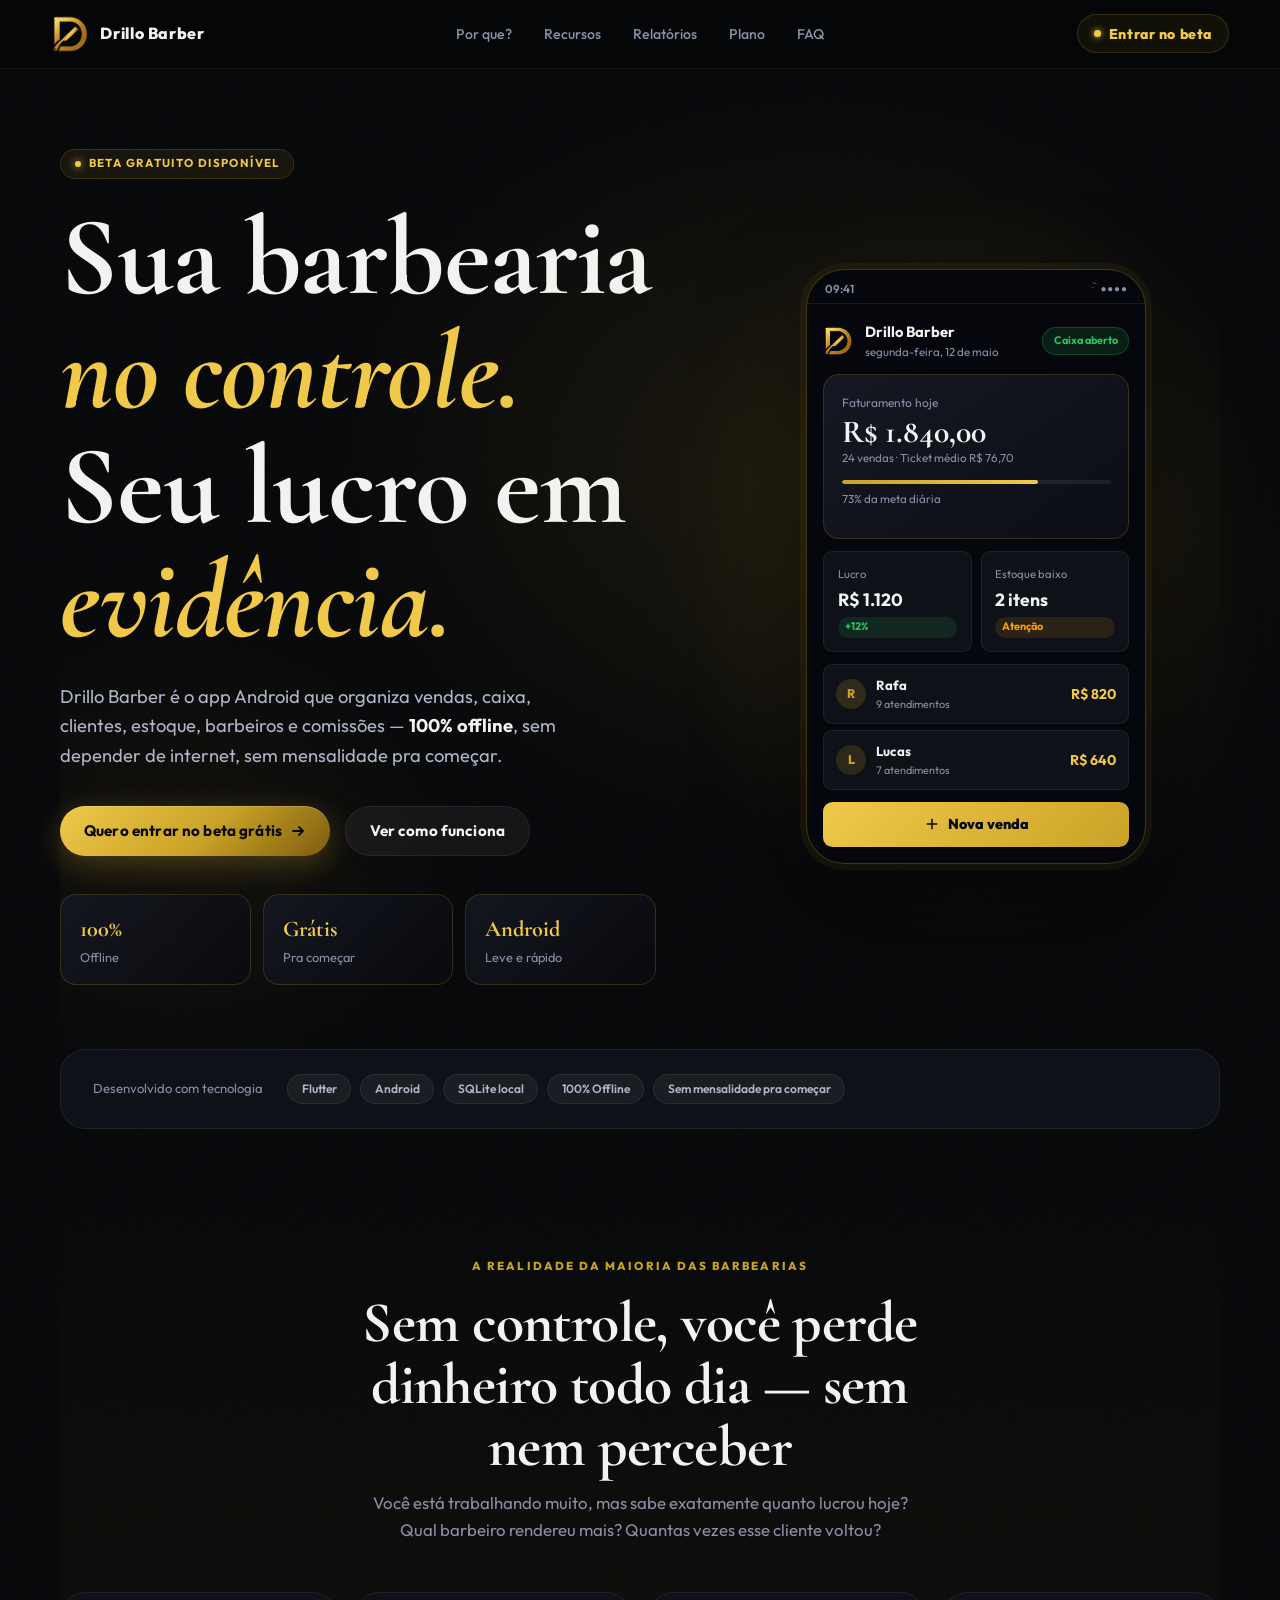
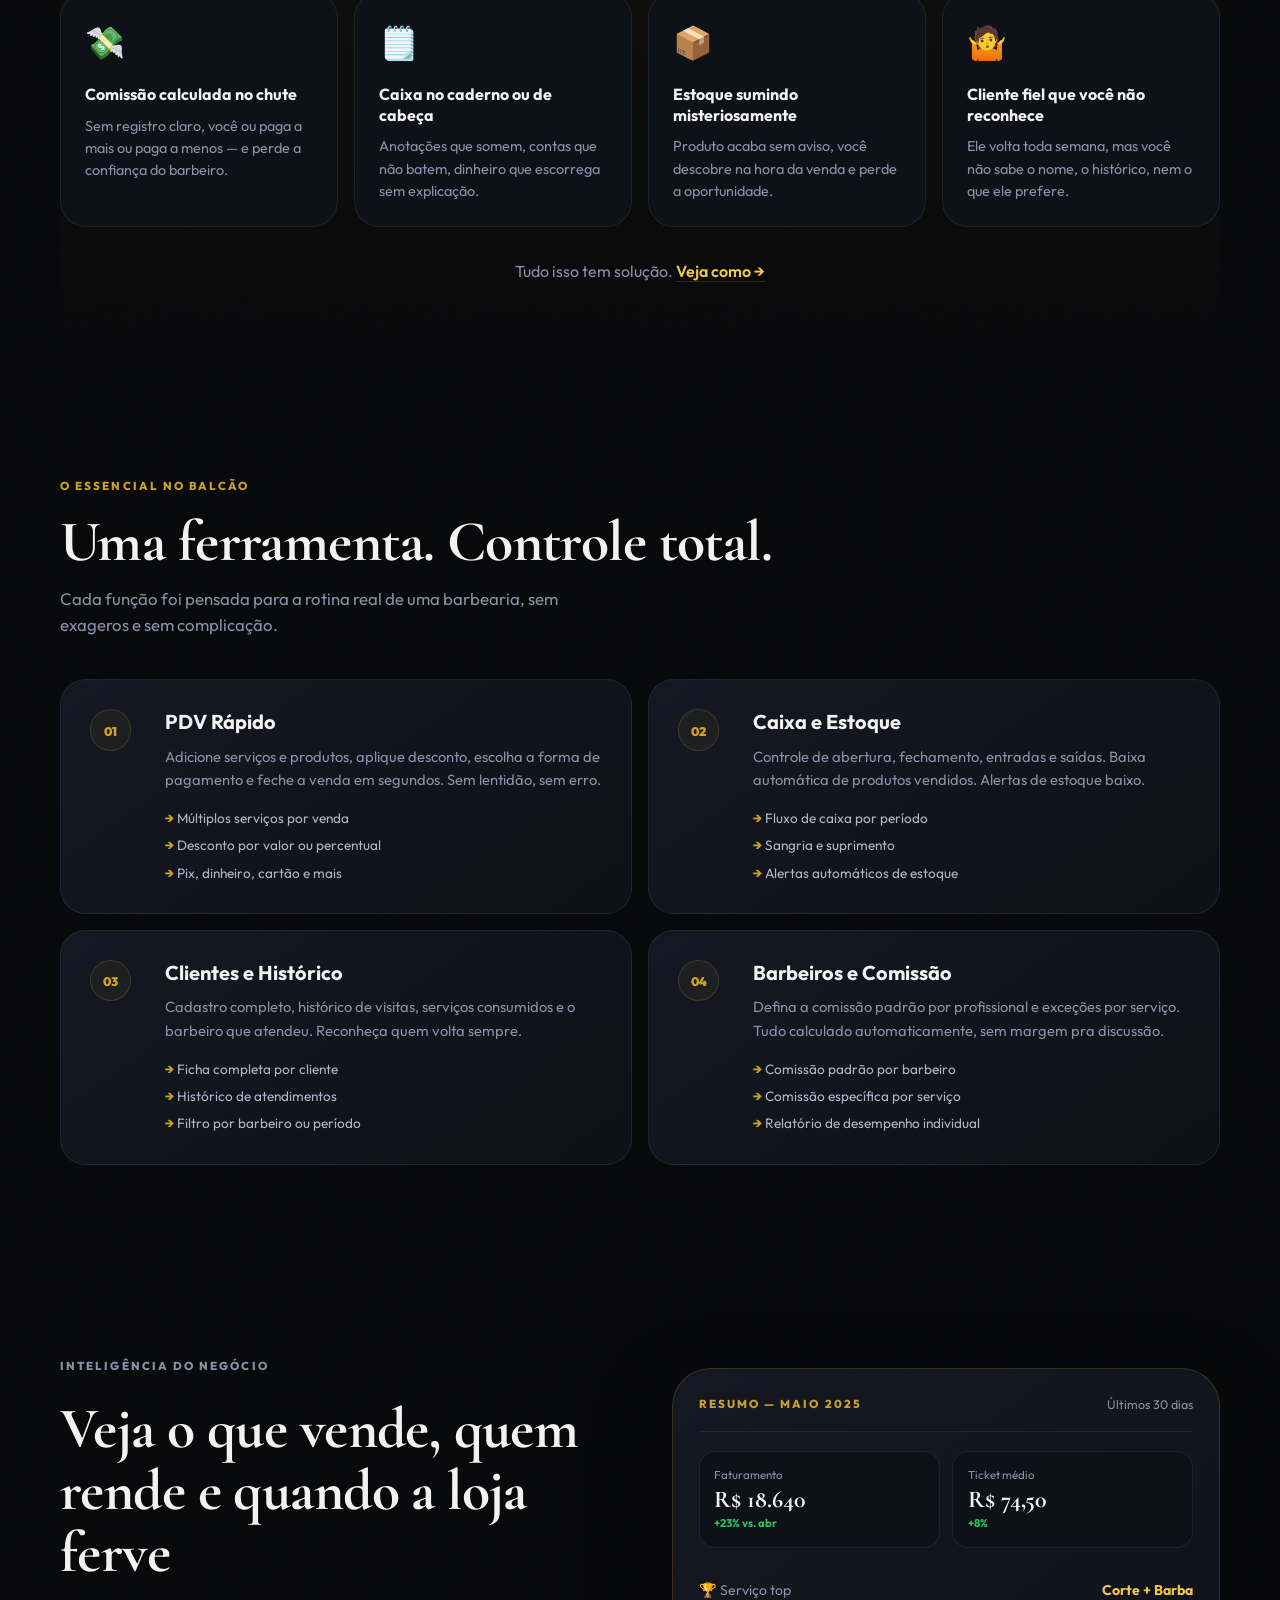
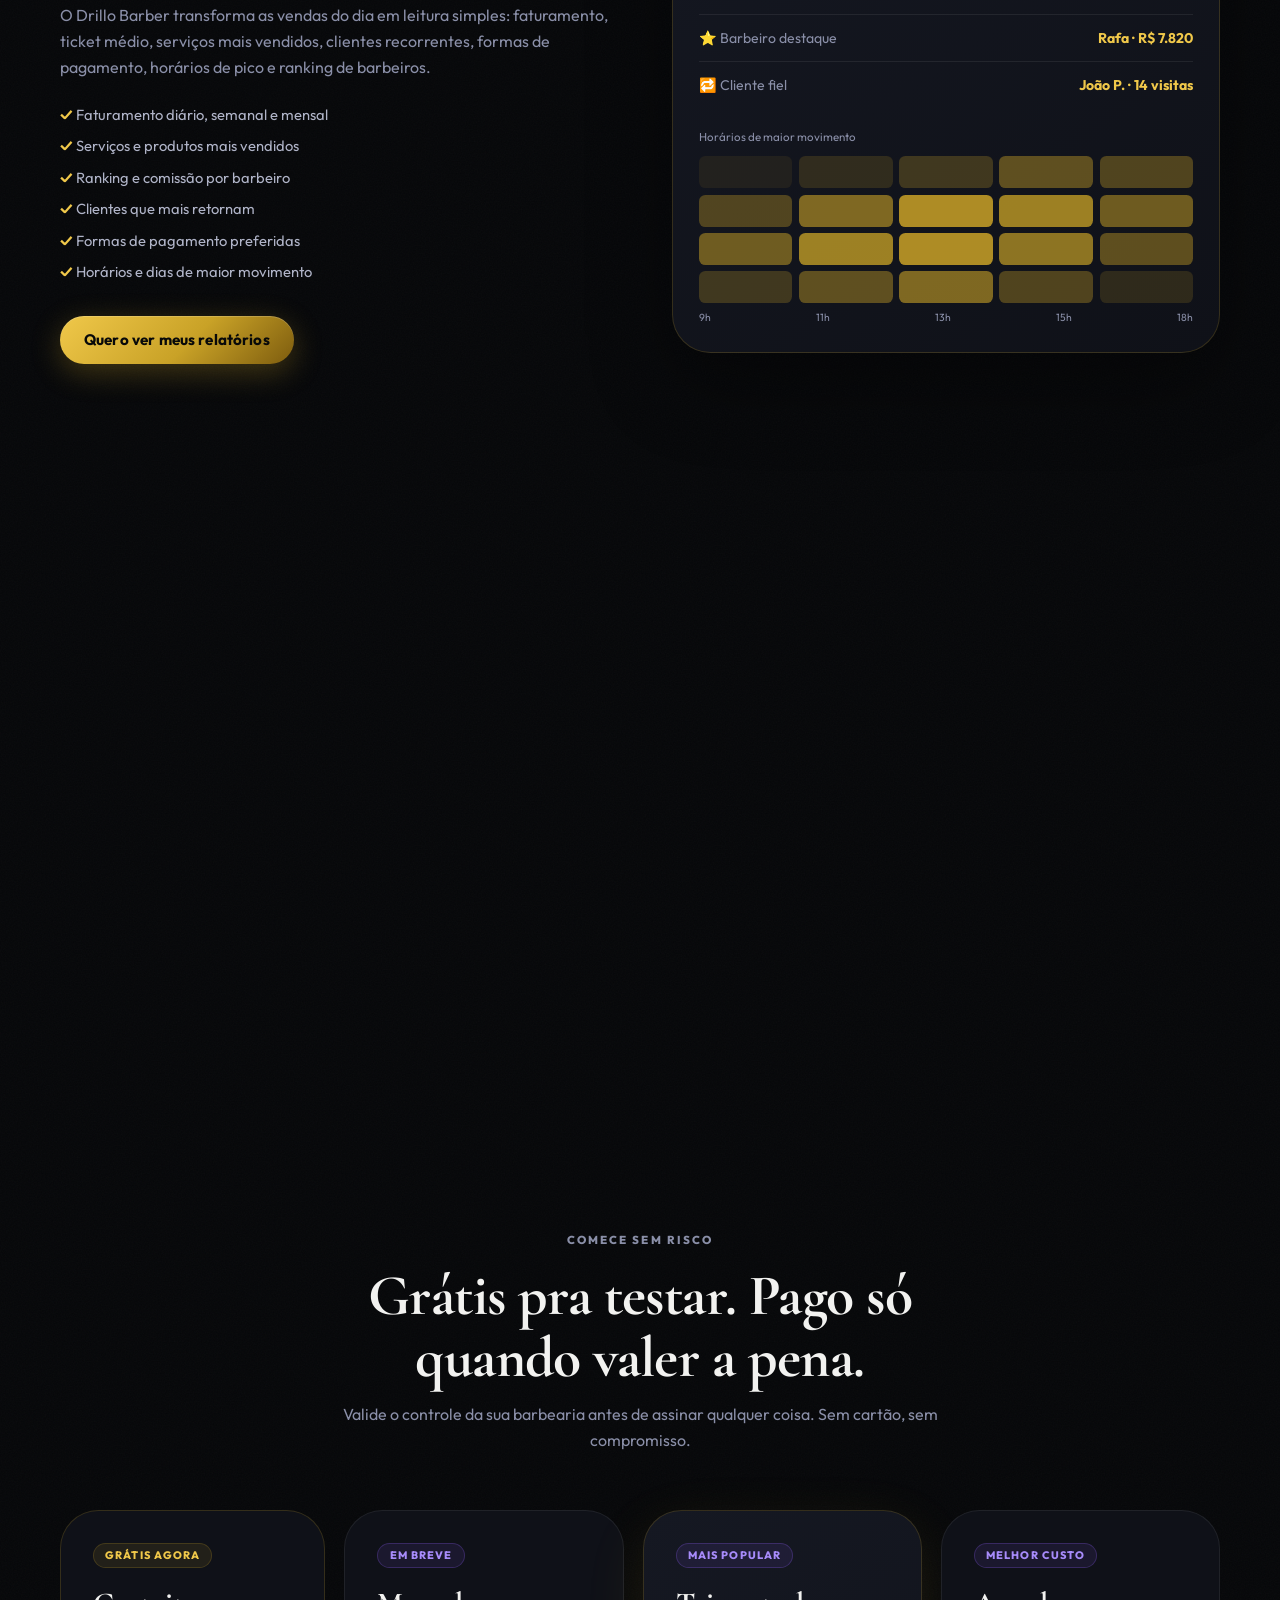
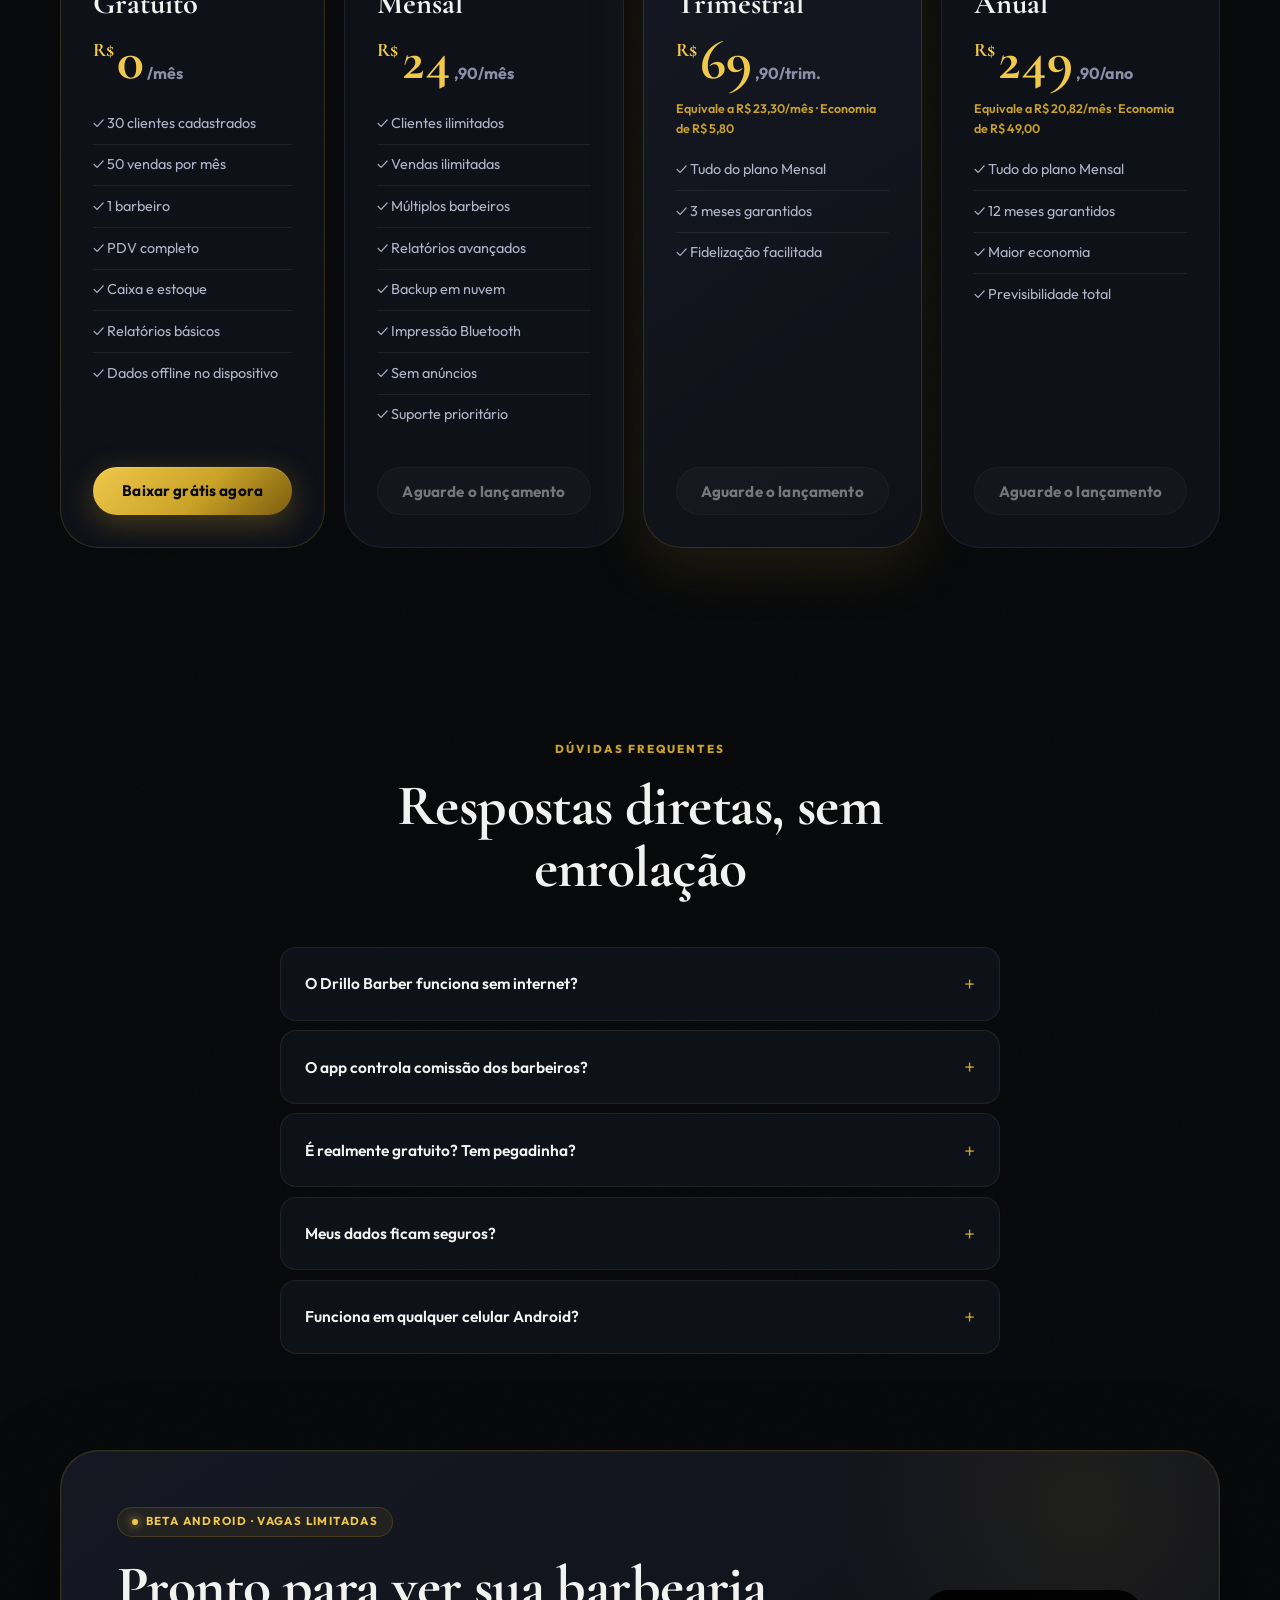
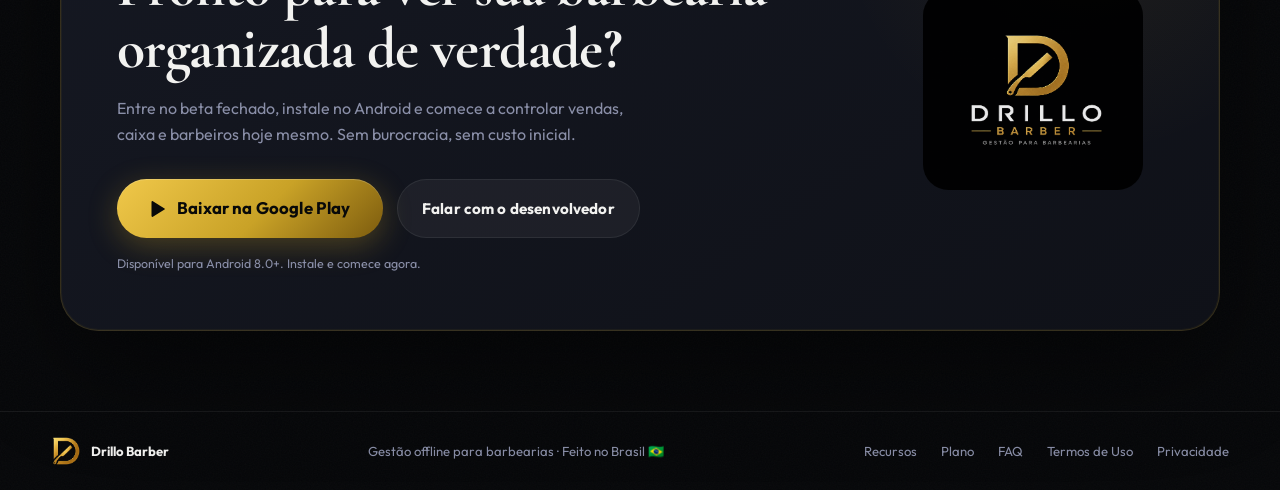
==== drillobarber/index.html @ d3eef846 "Add files via upload" ====
﻿<!doctype html>
<html lang="pt-BR">
  <head>
    <meta charset="utf-8" />
    <meta name="viewport" content="width=device-width, initial-scale=1" />
    <meta name="robots" content="index, follow, max-image-preview:large" />

    <title>Drillo Barber | Sistema de Gestão Offline para Barbearias</title>
    <meta
      name="description"
      content="Drillo Barber é o app Android que organiza vendas, caixa, clientes, estoque, barbeiros, comissões e relatórios — 100% offline, sem mensalidade pra começar."
    />
    <meta
      name="keywords"
      content="sistema para barbearia, app para barbearia, gestão de barbearia, pdv barbearia, controle de caixa barbearia, comissão barbeiro, estoque barbearia"
    />
    <link rel="canonical" href="https://drillo.com.br/drillobarber/" />

    <meta property="og:type" content="website" />
    <meta property="og:locale" content="pt_BR" />
    <meta property="og:site_name" content="Drillo Barber" />
    <meta property="og:title" content="Drillo Barber | Gestão completa para barbearias" />
    <meta
      property="og:description"
      content="PDV, caixa, clientes, estoque, barbeiros, comissões e relatórios no mesmo app. Funciona offline. Comece grátis."
    />
    <meta property="og:image" content="https://drillo.com.br/drillobarber/assets/drillo-logo.png" />
    <meta property="og:url" content="https://drillo.com.br/drillobarber/" />

    <meta name="twitter:card" content="summary_large_image" />
    <meta name="twitter:title" content="Drillo Barber | Sistema offline para barbearias" />
    <meta
      name="twitter:description"
      content="Controle vendas, caixa, estoque, barbeiros e relatórios em um app pensado para barbearias."
    />
    <meta name="twitter:image" content="https://drillo.com.br/drillobarber/assets/drillo-logo.png" />

    <link rel="icon" type="image/png" href="assets/drillo-symbol.png" />
    <link rel="preload" href="assets/drillo-symbol.png" as="image" />
    <link rel="preconnect" href="https://fonts.googleapis.com" />
    <link rel="preconnect" href="https://fonts.gstatic.com" crossorigin />
    <link href="https://fonts.googleapis.com/css2?family=Cormorant+Garamond:ital,wght@0,400;0,600;0,700;1,400;1,600&family=Outfit:wght@300;400;500;600;700;800;900&display=swap" rel="stylesheet" />
    <link rel="stylesheet" href="styles.css" />

    <script type="application/ld+json">
      {
        "@context": "https://schema.org",
        "@type": "SoftwareApplication",
        "name": "Drillo Barber",
        "applicationCategory": "BusinessApplication",
        "operatingSystem": "Android",
        "description": "Sistema offline para barbearias com PDV, clientes, estoque, caixa, barbeiros, comissões e relatórios.",
        "image": "assets/drillo-logo.png",
        "url": "https://drillobarber.com.br/",
        "offers": {
          "@type": "Offer",
          "price": "0",
          "priceCurrency": "BRL"
        },
        "brand": {
          "@type": "Brand",
          "name": "Drillo Barber"
        }
      }
    </script>
    <script type="application/ld+json">
      {
        "@context": "https://schema.org",
        "@type": "FAQPage",
        "mainEntity": [
          {
            "@type": "Question",
            "name": "O Drillo Barber funciona sem internet?",
            "acceptedAnswer": {
              "@type": "Answer",
              "text": "Sim. O app funciona 100% offline, salvando todos os dados localmente no dispositivo Android. Não depende de sinal, wi-fi ou plano de dados."
            }
          },
          {
            "@type": "Question",
            "name": "O app controla comissões de barbeiros?",
            "acceptedAnswer": {
              "@type": "Answer",
              "text": "Sim. Você configura uma comissão padrão por barbeiro e pode definir comissões específicas por serviço como exceção."
            }
          },
          {
            "@type": "Question",
            "name": "Quais recursos estão no app?",
            "acceptedAnswer": {
              "@type": "Answer",
              "text": "O app inclui dashboard, PDV rápido, clientes, serviços, produtos, barbeiros, caixa, comissões, relatórios e controle local de dados."
            }
          },
          {
            "@type": "Question",
            "name": "É realmente gratuito?",
            "acceptedAnswer": {
              "@type": "Answer",
              "text": "O plano gratuito permite 30 clientes, 50 vendas por mês e 1 barbeiro. Para barbearias maiores, haverá planos pagos com mais recursos."
            }
          }
        ]
      }
    </script>
  </head>
  <body>

    <!-- HEADER -->
    <header class="site-header" aria-label="Cabeçalho">
      <a class="brand" href="#inicio" aria-label="Drillo Barber início">
        <img src="assets/drillo-symbol.png" alt="Drillo Barber" width="38" height="38" />
        <span>Drillo Barber</span>
      </a>
      <nav class="nav" aria-label="Navegação principal">
        <a href="#problema">Por que?</a>
        <a href="#recursos">Recursos</a>
        <a href="#relatorios">Relatórios</a>
        <a href="#plano">Plano</a>
        <a href="#faq">FAQ</a>
      </nav>
      <a class="header-cta" href="#beta">
        <span class="pulse-dot" aria-hidden="true"></span>
        Entrar no beta
      </a>
    </header>

    <main id="inicio">

      <!-- ═══ HERO ═══ -->
      <section class="hero" aria-labelledby="hero-title">
        <div class="hero-bg-orb" aria-hidden="true"></div>
        <div class="hero-copy reveal">
          <p class="eyebrow">
            <span class="eyebrow-badge">Beta gratuito disponível</span>
          </p>
          <h1 id="hero-title">
            Sua barbearia<br>
            <em>no controle.</em><br>
            Seu lucro em<br>
            <em>evidência.</em>
          </h1>
          <p class="hero-text">
            Drillo Barber é o app Android que organiza vendas, caixa, clientes,
            estoque, barbeiros e comissões — <strong>100% offline</strong>, sem depender
            de internet, sem mensalidade pra começar.
          </p>
          <div class="hero-actions">
            <a class="button primary" href="#beta">
              Quero entrar no beta grátis
              <svg width="16" height="16" viewBox="0 0 16 16" fill="none" aria-hidden="true"><path d="M3 8h10M9 4l4 4-4 4" stroke="currentColor" stroke-width="1.8" stroke-linecap="round" stroke-linejoin="round"/></svg>
            </a>
            <a class="button secondary" href="#recursos">Ver como funciona</a>
          </div>
          <dl class="hero-stats" aria-label="Números do produto">
            <div>
              <dt>100%</dt>
              <dd>Offline</dd>
            </div>
            <div>
              <dt>Grátis</dt>
              <dd>Pra começar</dd>
            </div>
            <div>
              <dt>Android</dt>
              <dd>Leve e rápido</dd>
            </div>
          </dl>
        </div>

        <div class="hero-visual reveal-right" aria-label="Prévia do aplicativo">
          <div class="phone-frame">
            <div class="phone-status">
              <span>09:41</span>
              <span class="phone-icons">
                <svg width="12" height="12" viewBox="0 0 24 24" fill="currentColor"><path d="M1 1l22 22M16.72 11.06A10.94 10.94 0 0 1 19 12.55M5 12.55a10.94 10.94 0 0 1 5.17-2.39M10.71 5.05A16 16 0 0 1 22.56 9M1.42 9a15.91 15.91 0 0 1 4.7-2.88M8.53 16.11a6 6 0 0 1 6.95 0M12 20h.01"/></svg>
                ●●●●
              </span>
            </div>
            <div class="phone-inner">
              <div class="phone-top-bar">
                <img src="assets/drillo-symbol.png" alt="" width="30" height="30" />
                <div>
                  <strong>Drillo Barber</strong>
                  <span>segunda-feira, 12 de maio</span>
                </div>
                <div class="open-badge">Caixa aberto</div>
              </div>
              <div class="revenue-card">
                <span>Faturamento hoje</span>
                <strong class="revenue-value">R$ 1.840,00</strong>
                <small>24 vendas · Ticket médio R$ 76,70</small>
                <div class="revenue-bar">
                  <div class="revenue-fill" style="width:73%"></div>
                </div>
                <small class="revenue-goal">73% da meta diária</small>
              </div>
              <div class="phone-grid">
                <div class="phone-card">
                  <span>Lucro</span>
                  <strong>R$ 1.120</strong>
                  <span class="trend up">+12%</span>
                </div>
                <div class="phone-card">
                  <span>Estoque baixo</span>
                  <strong>2 itens</strong>
                  <span class="trend warn">Atenção</span>
                </div>
              </div>
              <div class="phone-barbers">
                <div class="barber-row">
                  <div class="barber-avatar">R</div>
                  <div class="barber-info">
                    <strong>Rafa</strong>
                    <span>9 atendimentos</span>
                  </div>
                  <strong class="barber-val">R$ 820</strong>
                </div>
                <div class="barber-row">
                  <div class="barber-avatar" style="background:rgba(212,175,55,0.15)">L</div>
                  <div class="barber-info">
                    <strong>Lucas</strong>
                    <span>7 atendimentos</span>
                  </div>
                  <strong class="barber-val">R$ 640</strong>
                </div>
              </div>
              <button class="quick-sale" type="button">
                <svg width="16" height="16" viewBox="0 0 24 24" fill="none" aria-hidden="true"><path d="M12 5v14M5 12h14" stroke="currentColor" stroke-width="2.2" stroke-linecap="round"/></svg>
                Nova venda
              </button>
            </div>
          </div>
          <div class="phone-glow" aria-hidden="true"></div>
        </div>
      </section>

      <!-- ═══ LOGOS / PROVA SOCIAL ═══ -->
      <div class="social-strip reveal" aria-label="Credibilidade">
        <span>Desenvolvido com tecnologia</span>
        <div class="social-badges">
          <span class="badge-pill">Flutter</span>
          <span class="badge-pill">Android</span>
          <span class="badge-pill">SQLite local</span>
          <span class="badge-pill">100% Offline</span>
          <span class="badge-pill">Sem mensalidade pra começar</span>
        </div>
      </div>

      <!-- ═══ PROBLEMA ═══ -->
      <section class="section pain-section reveal" id="problema" aria-labelledby="pain-title">
        <div class="section-heading centered">
          <p class="eyebrow">A realidade da maioria das barbearias</p>
          <h2 id="pain-title">Sem controle, você perde dinheiro todo dia — sem nem perceber</h2>
          <p class="section-sub">Você está trabalhando muito, mas sabe exatamente quanto lucrou hoje? Qual barbeiro rendereu mais? Quantas vezes esse cliente voltou?</p>
        </div>
        <div class="pain-grid">
          <div class="pain-card">
            <div class="pain-icon">💸</div>
            <h3>Comissão calculada no chute</h3>
            <p>Sem registro claro, você ou paga a mais ou paga a menos — e perde a confiança do barbeiro.</p>
          </div>
          <div class="pain-card">
            <div class="pain-icon">🗒️</div>
            <h3>Caixa no caderno ou de cabeça</h3>
            <p>Anotações que somem, contas que não batem, dinheiro que escorrega sem explicação.</p>
          </div>
          <div class="pain-card">
            <div class="pain-icon">📦</div>
            <h3>Estoque sumindo misteriosamente</h3>
            <p>Produto acaba sem aviso, você descobre na hora da venda e perde a oportunidade.</p>
          </div>
          <div class="pain-card">
            <div class="pain-icon">🤷</div>
            <h3>Cliente fiel que você não reconhece</h3>
            <p>Ele volta toda semana, mas você não sabe o nome, o histórico, nem o que ele prefere.</p>
          </div>
        </div>
        <p class="pain-cta-text">Tudo isso tem solução. <a href="#recursos" class="text-link">Veja como →</a></p>
      </section>

      <!-- ═══ RECURSOS ═══ -->
      <section class="section" id="recursos" aria-labelledby="features-title">
        <div class="section-heading reveal">
          <p class="eyebrow">O essencial no balcão</p>
          <h2 id="features-title">Uma ferramenta. Controle total.</h2>
          <p class="section-sub">Cada função foi pensada para a rotina real de uma barbearia, sem exageros e sem complicação.</p>
        </div>
        <div class="feature-grid">
          <article class="feature-card reveal">
            <div class="feature-num">01</div>
            <div class="feature-body">
              <h3>PDV Rápido</h3>
              <p>Adicione serviços e produtos, aplique desconto, escolha a forma de pagamento e feche a venda em segundos. Sem lentidão, sem erro.</p>
              <ul class="feature-list">
                <li>Múltiplos serviços por venda</li>
                <li>Desconto por valor ou percentual</li>
                <li>Pix, dinheiro, cartão e mais</li>
              </ul>
            </div>
          </article>
          <article class="feature-card reveal">
            <div class="feature-num">02</div>
            <div class="feature-body">
              <h3>Caixa e Estoque</h3>
              <p>Controle de abertura, fechamento, entradas e saídas. Baixa automática de produtos vendidos. Alertas de estoque baixo.</p>
              <ul class="feature-list">
                <li>Fluxo de caixa por período</li>
                <li>Sangria e suprimento</li>
                <li>Alertas automáticos de estoque</li>
              </ul>
            </div>
          </article>
          <article class="feature-card reveal">
            <div class="feature-num">03</div>
            <div class="feature-body">
              <h3>Clientes e Histórico</h3>
              <p>Cadastro completo, histórico de visitas, serviços consumidos e o barbeiro que atendeu. Reconheça quem volta sempre.</p>
              <ul class="feature-list">
                <li>Ficha completa por cliente</li>
                <li>Histórico de atendimentos</li>
                <li>Filtro por barbeiro ou período</li>
              </ul>
            </div>
          </article>
          <article class="feature-card reveal">
            <div class="feature-num">04</div>
            <div class="feature-body">
              <h3>Barbeiros e Comissão</h3>
              <p>Defina a comissão padrão por profissional e exceções por serviço. Tudo calculado automaticamente, sem margem pra discussão.</p>
              <ul class="feature-list">
                <li>Comissão padrão por barbeiro</li>
                <li>Comissão específica por serviço</li>
                <li>Relatório de desempenho individual</li>
              </ul>
            </div>
          </article>
        </div>
      </section>

      <!-- ═══ RELATÓRIOS ═══ -->
      <section class="section split-section reveal" id="relatorios" aria-labelledby="reports-title">
        <div class="split-copy">
          <p class="eyebrow">Inteligência do negócio</p>
          <h2 id="reports-title">Veja o que vende, quem rende e quando a loja ferve</h2>
          <p>
            O Drillo Barber transforma as vendas do dia em leitura simples: faturamento,
            ticket médio, serviços mais vendidos, clientes recorrentes, formas de pagamento,
            horários de pico e ranking de barbeiros.
          </p>
          <ul class="check-list">
            <li>Faturamento diário, semanal e mensal</li>
            <li>Serviços e produtos mais vendidos</li>
            <li>Ranking e comissão por barbeiro</li>
            <li>Clientes que mais retornam</li>
            <li>Formas de pagamento preferidas</li>
            <li>Horários e dias de maior movimento</li>
          </ul>
          <a class="button primary" href="#beta">Quero ver meus relatórios</a>
        </div>
        <div class="report-panel reveal-right">
          <div class="report-header">
            <span class="eyebrow" style="margin:0">Resumo — maio 2025</span>
            <span class="report-period">Últimos 30 dias</span>
          </div>
          <div class="report-kpis">
            <div class="kpi">
              <span>Faturamento</span>
              <strong>R$ 18.640</strong>
              <span class="kpi-trend up">+23% vs. abr</span>
            </div>
            <div class="kpi">
              <span>Ticket médio</span>
              <strong>R$ 74,50</strong>
              <span class="kpi-trend up">+8%</span>
            </div>
          </div>
          <div class="report-rows">
            <div class="report-row">
              <span>🏆 Serviço top</span>
              <strong>Corte + Barba</strong>
            </div>
            <div class="report-row">
              <span>⭐ Barbeiro destaque</span>
              <strong>Rafa · R$ 7.820</strong>
            </div>
            <div class="report-row">
              <span>🔁 Cliente fiel</span>
              <strong>João P. · 14 visitas</strong>
            </div>
          </div>
          <div class="heatmap-wrap">
            <p class="heatmap-label">Horários de maior movimento</p>
            <div class="heatmap" aria-hidden="true">
              <i style="--v:0.1"></i><i style="--v:0.2"></i><i style="--v:0.3"></i><i style="--v:0.5"></i><i style="--v:0.4"></i>
              <i style="--v:0.4"></i><i style="--v:0.7"></i><i style="--v:1"></i><i style="--v:0.9"></i><i style="--v:0.6"></i>
              <i style="--v:0.6"></i><i style="--v:0.9"></i><i style="--v:1"></i><i style="--v:0.8"></i><i style="--v:0.5"></i>
              <i style="--v:0.3"></i><i style="--v:0.5"></i><i style="--v:0.7"></i><i style="--v:0.4"></i><i style="--v:0.2"></i>
            </div>
            <div class="heatmap-legend">
              <span>9h</span><span>11h</span><span>13h</span><span>15h</span><span>18h</span>
            </div>
          </div>
        </div>
      </section>

      <!-- ═══ DEPOIMENTOS ═══ -->
      <section class="section testimonials-section reveal" id="depoimentos" aria-labelledby="testimonials-title">
        <div class="section-heading centered">
          <p class="eyebrow">Quem está testando fala</p>
          <h2 id="testimonials-title">Barbearias reais. Resultados reais.</h2>
        </div>
        <div class="testimonials-grid">
          <blockquote class="testimonial-card">
            <div class="stars" aria-label="5 estrelas">★★★★★</div>
            <p>"Antes eu calculava a comissão do Rafa na calculadora do celular. Agora o app já traz tudo pronto. Economizei desentendimento e tempo."</p>
            <footer>
              <div class="t-avatar">M</div>
              <div>
                <strong>Marcelo S.</strong>
                <span>Dono — Barbearia do Marcelo, SP</span>
              </div>
            </footer>
          </blockquote>
          <blockquote class="testimonial-card featured">
            <div class="stars" aria-label="5 estrelas">★★★★★</div>
            <p>"O caixa no caderno vivia errado. Com o Drillo Barber fechei o mês e sabia exatamente o que entrou e saiu. Nunca mais chutei o lucro."</p>
            <footer>
              <div class="t-avatar">D</div>
              <div>
                <strong>Diego R.</strong>
                <span>Barbeiro e sócio — BarberHouse, MG</span>
              </div>
            </footer>
          </blockquote>
          <blockquote class="testimonial-card">
            <div class="stars" aria-label="5 estrelas">★★★★★</div>
            <p>"Trabalho em área com sinal ruim. Esse app funciona sem internet mesmo — sem travar, sem perder dado. Pra mim isso vale ouro."</p>
            <footer>
              <div class="t-avatar">T</div>
              <div>
                <strong>Thiago M.</strong>
                <span>Barbeiro autônomo, RJ</span>
              </div>
            </footer>
          </blockquote>
        </div>
      </section>

      <!-- ═══ PLANO ═══ -->
      <section class="section plan-section reveal" id="plano" aria-labelledby="plan-title">
        <div class="plan-intro">
          <p class="eyebrow">Comece sem risco</p>
          <h2 id="plan-title">Grátis pra testar. Pago só quando valer a pena.</h2>
          <p>Valide o controle da sua barbearia antes de assinar qualquer coisa. Sem cartão, sem compromisso.</p>
        </div>
        <div class="plan-cards plan-cards-4">

          <!-- GRATUITO -->
          <div class="plan-card">
            <div class="plan-badge">Grátis agora</div>
            <h3>Gratuito</h3>
            <div class="plan-price"><span>R$</span>0<small>/mês</small></div>
            <ul class="plan-list">
              <li>✓ 30 clientes cadastrados</li>
              <li>✓ 50 vendas por mês</li>
              <li>✓ 1 barbeiro</li>
              <li>✓ PDV completo</li>
              <li>✓ Caixa e estoque</li>
              <li>✓ Relatórios básicos</li>
              <li>✓ Dados offline no dispositivo</li>
            </ul>
            <a class="button primary" href="#beta">Baixar grátis agora</a>
          </div>

          <!-- MENSAL -->
          <div class="plan-card plan-pro">
            <div class="plan-badge pro">Em breve</div>
            <h3>Mensal</h3>
            <div class="plan-price"><span>R$</span>24<small>,90/mês</small></div>
            <ul class="plan-list">
              <li>✓ Clientes ilimitados</li>
              <li>✓ Vendas ilimitadas</li>
              <li>✓ Múltiplos barbeiros</li>
              <li>✓ Relatórios avançados</li>
              <li>✓ Backup em nuvem</li>
              <li>✓ Impressão Bluetooth</li>
              <li>✓ Sem anúncios</li>
              <li>✓ Suporte prioritário</li>
            </ul>
            <button class="button secondary" type="button" disabled>Aguarde o lançamento</button>
          </div>

          <!-- TRIMESTRAL -->
          <div class="plan-card plan-pro plan-highlight">
            <div class="plan-badge pro">Mais popular</div>
            <h3>Trimestral</h3>
            <div class="plan-price"><span>R$</span>69<small>,90/trim.</small></div>
            <p class="plan-economy">Equivale a R$ 23,30/mês · Economia de R$ 5,80</p>
            <ul class="plan-list">
              <li>✓ Tudo do plano Mensal</li>
              <li>✓ 3 meses garantidos</li>
              <li>✓ Fidelização facilitada</li>
            </ul>
            <button class="button secondary" type="button" disabled>Aguarde o lançamento</button>
          </div>

          <!-- ANUAL -->
          <div class="plan-card plan-pro">
            <div class="plan-badge pro">Melhor custo</div>
            <h3>Anual</h3>
            <div class="plan-price"><span>R$</span>249<small>,90/ano</small></div>
            <p class="plan-economy">Equivale a R$ 20,82/mês · Economia de R$ 49,00</p>
            <ul class="plan-list">
              <li>✓ Tudo do plano Mensal</li>
              <li>✓ 12 meses garantidos</li>
              <li>✓ Maior economia</li>
              <li>✓ Previsibilidade total</li>
            </ul>
            <button class="button secondary" type="button" disabled>Aguarde o lançamento</button>
          </div>

        </div>
      </section>

      <!-- ═══ FAQ ═══ -->
      <section class="section faq-section reveal" id="faq" aria-labelledby="faq-title">
        <div class="section-heading centered">
          <p class="eyebrow">Dúvidas frequentes</p>
          <h2 id="faq-title">Respostas diretas, sem enrolação</h2>
        </div>
        <div class="faq-list">
          <details class="faq-item">
            <summary>O Drillo Barber funciona sem internet?</summary>
            <p>Sim. O app funciona 100% offline, salvando todos os dados no próprio dispositivo Android. Sem sinal, sem wi-fi, sem problema.</p>
          </details>
          <details class="faq-item">
            <summary>O app controla comissão dos barbeiros?</summary>
            <p>Sim. Você define uma comissão padrão por barbeiro e pode sobrescrever com uma comissão específica por serviço — tudo calculado automaticamente no fechamento do dia.</p>
          </details>
          <details class="faq-item">
            <summary>É realmente gratuito? Tem pegadinha?</summary>
            <p>O plano gratuito é permanente, não é trial. Ele tem limites de uso (30 clientes, 50 vendas/mês, 1 barbeiro). Para crescer além disso, haverá um plano Pro pago — mas a decisão é sua, na hora que fizer sentido.</p>
          </details>
          <details class="faq-item">
            <summary>Meus dados ficam seguros?</summary>
            <p>Sim. Os dados ficam salvos localmente no seu dispositivo. Nenhuma informação é enviada para servidores externos no plano atual.</p>
          </details>
          <details class="faq-item">
            <summary>Funciona em qualquer celular Android?</summary>
            <p>O app foi desenvolvido para Android e funciona em dispositivos com Android 8.0 ou superior. Não exige hardware de ponta.</p>
          </details>
        </div>
      </section>

      <!-- ═══ CTA BETA ═══ -->
      <section class="beta-section reveal" id="beta" aria-labelledby="beta-title">
        <div class="beta-inner">
          <div class="beta-copy">
            <p class="eyebrow">
              <span class="eyebrow-badge">Beta Android · Vagas limitadas</span>
            </p>
            <h2 id="beta-title">Pronto para ver sua barbearia organizada de verdade?</h2>
            <p>
              Entre no beta fechado, instale no Android e comece a controlar vendas,
              caixa e barbeiros hoje mesmo. Sem burocracia, sem custo inicial.
            </p>
            <div class="beta-actions">
              <a class="button primary large" href="https://play.google.com/store" target="_blank" rel="noopener">
                <svg width="20" height="20" viewBox="0 0 24 24" fill="currentColor" aria-hidden="true"><path d="M3 20.5v-17c0-.83 1.02-1.27 1.64-.68l14 8.5a.9.9 0 0 1 0 1.36l-14 8.5C3.95 21.77 3 21.33 3 20.5z"/></svg>
                Baixar na Google Play
              </a>
              <a class="button secondary" href="mailto:contato@drillobarber.com.br">Falar com o desenvolvedor</a>
            </div>
            <p class="beta-disclaimer">Disponível para Android 8.0+. Instale e comece agora.</p>
          </div>
          <div class="beta-logo" aria-hidden="true">
            <img src="assets/drillo-logo.png" alt="" width="200" height="200" loading="lazy" />
          </div>
        </div>
      </section>

    </main>

    <!-- FOOTER -->
    <footer class="site-footer">
      <div class="footer-brand">
        <img src="assets/drillo-symbol.png" alt="" width="30" height="30" />
        <span>Drillo Barber</span>
      </div>
      <span class="footer-tagline">Gestão offline para barbearias · Feito no Brasil 🇧🇷</span>
      <nav class="footer-links" aria-label="Links do rodapé">
        <a href="#recursos">Recursos</a>
        <a href="#plano">Plano</a>
        <a href="#faq">FAQ</a>
        <a href="termos-de-uso.html">Termos de Uso</a>
        <a href="politica-de-privacidade.html">Privacidade</a>
      </nav>
    </footer>

    <script>
      // Scroll reveal
      const observer = new IntersectionObserver(
        (entries) => entries.forEach(e => { if (e.isIntersecting) { e.target.classList.add('visible'); observer.unobserve(e.target); } }),
        { threshold: 0.1, rootMargin: '0px 0px -40px 0px' }
      );
      document.querySelectorAll('.reveal, .reveal-right').forEach(el => observer.observe(el));

      // FAQ accordion keyboard nav
      document.querySelectorAll('.faq-item summary').forEach(s => {
        s.addEventListener('keydown', e => { if (e.key === 'Enter' || e.key === ' ') { e.preventDefault(); s.click(); } });
      });

      // Animated counters (hero stats)
      function animateCounter(el, target, suffix) {
        let start = 0;
        const step = target / 40;
        const timer = setInterval(() => {
          start += step;
          if (start >= target) { el.textContent = target + suffix; clearInterval(timer); return; }
          el.textContent = Math.floor(start) + suffix;
        }, 30);
      }
    </script>
  </body>
</html>
---- drillobarber/styles.css ----
﻿/* ============================================================
   DRILLO BARBER — Landing Page Campeã de Vendas
   Design: dark luxury, editorial serif + clean sans, gold accent
   ============================================================ */

/* ── TOKENS ── */
:root {
  --bg:           #050608;
  --bg-2:         #0a0b10;
  --surface:      #0f1118;
  --surface-2:    #151822;
  --surface-3:    #1a1e2b;
  --gold:         #c9a227;
  --gold-bright:  #f0c84a;
  --gold-light:   #f5dfa0;
  --gold-dark:    #7d5c0e;
  --gold-glow:    rgba(201, 162, 39, 0.22);
  --text:         #f2f2f0;
  --muted:        #8a8fa8;
  --muted-2:      #b0b4c8;
  --border:       rgba(255,255,255,0.07);
  --border-gold:  rgba(201, 162, 39, 0.20);
  --success:      #22c55e;
  --warn:         #f59e0b;
  --radius-sm:    0.6rem;
  --radius:       1rem;
  --radius-lg:    1.6rem;
  --radius-xl:    2.4rem;
  color-scheme: dark;
}

/* ── RESET & BASE ── */
*, *::before, *::after { box-sizing: border-box; margin: 0; padding: 0; }
html { scroll-behavior: smooth; font-size: 16px; }
body {
  font-family: 'Outfit', 'Segoe UI', sans-serif;
  background-color: var(--bg);
  color: var(--text);
  line-height: 1.6;
  overflow-x: hidden;
  /* Subtle grain texture */
  background-image:
    url("data:image/svg+xml,%3Csvg xmlns='http://www.w3.org/2000/svg' width='300' height='300'%3E%3Cfilter id='n'%3E%3CfeTurbulence type='fractalNoise' baseFrequency='0.75' numOctaves='4' stitchTiles='stitch'/%3E%3C/filter%3E%3Crect width='300' height='300' filter='url(%23n)' opacity='0.03'/%3E%3C/svg%3E");
}

a { color: inherit; text-decoration: none; }
img { display: block; max-width: 100%; }
button { font-family: inherit; cursor: pointer; border: none; background: none; }
ul, ol { list-style: none; }
strong { font-weight: 700; }

/* ── TYPOGRAPHY ── */
h1, h2, h3 {
  font-family: 'Cormorant Garamond', Georgia, serif;
  font-weight: 700;
  line-height: 1.05;
  letter-spacing: -0.01em;
}
h1 {
  font-size: clamp(3.2rem, 9vw, 7rem);
  line-height: 1.02;
}
h1 em {
  font-style: italic;
  color: var(--gold-bright);
}
h2 {
  font-size: clamp(2rem, 4.5vw, 3.6rem);
  line-height: 1.08;
}
h3 {
  font-size: 1.25rem;
  font-family: 'Outfit', sans-serif;
  font-weight: 700;
  letter-spacing: 0;
  line-height: 1.3;
}

/* ── LAYOUT HELPERS ── */
.container {
  width: min(1160px, calc(100% - 2rem));
  margin-inline: auto;
}
.section {
  width: min(1160px, calc(100% - 2rem));
  margin-inline: auto;
  padding: 6rem 0;
}

/* ── SCROLL REVEAL ── */
.reveal, .reveal-right {
  opacity: 0;
  transform: translateY(32px);
  transition: opacity 0.7s ease, transform 0.7s ease;
}
.reveal-right {
  transform: translateX(32px);
}
.reveal.visible, .reveal-right.visible {
  opacity: 1;
  transform: none;
}

/* ── EYEBROW ── */
.eyebrow {
  font-family: 'Outfit', sans-serif;
  font-size: 0.72rem;
  font-weight: 800;
  letter-spacing: 0.18em;
  text-transform: uppercase;
  color: var(--gold);
  margin-bottom: 1rem;
  display: block;
}
.eyebrow-badge {
  display: inline-flex;
  align-items: center;
  gap: 0.5rem;
  padding: 0.3rem 0.85rem;
  border-radius: 999px;
  border: 1px solid var(--border-gold);
  background: rgba(201, 162, 39, 0.08);
  font-size: 0.72rem;
  font-weight: 700;
  letter-spacing: 0.12em;
  text-transform: uppercase;
  color: var(--gold-bright);
}
.eyebrow-badge::before {
  content: '';
  width: 6px;
  height: 6px;
  border-radius: 50%;
  background: var(--gold-bright);
  box-shadow: 0 0 8px var(--gold-bright);
  animation: blink 2s infinite;
}
@keyframes blink {
  0%, 100% { opacity: 1; }
  50% { opacity: 0.3; }
}

/* ── BUTTONS ── */
.button {
  display: inline-flex;
  align-items: center;
  justify-content: center;
  gap: 0.5rem;
  min-height: 48px;
  padding: 0.75rem 1.5rem;
  border-radius: 999px;
  font-family: 'Outfit', sans-serif;
  font-weight: 700;
  font-size: 0.95rem;
  letter-spacing: 0.01em;
  transition: transform 0.18s ease, box-shadow 0.18s ease, opacity 0.18s ease;
  cursor: pointer;
  white-space: nowrap;
}
.button:hover { transform: translateY(-2px); }
.button:active { transform: translateY(0); }
.button.primary {
  color: #080909;
  background: linear-gradient(135deg, var(--gold-bright) 0%, var(--gold) 55%, var(--gold-dark) 100%);
  box-shadow: 0 8px 30px rgba(201, 162, 39, 0.30), inset 0 1px 0 rgba(255,255,255,0.18);
}
.button.primary:hover {
  box-shadow: 0 14px 40px rgba(201, 162, 39, 0.45), inset 0 1px 0 rgba(255,255,255,0.18);
}
.button.secondary {
  color: var(--text);
  background: rgba(255,255,255,0.05);
  border: 1px solid var(--border);
}
.button.secondary:hover {
  background: rgba(255,255,255,0.09);
  border-color: rgba(255,255,255,0.14);
}
.button.large {
  min-height: 56px;
  padding: 1rem 2rem;
  font-size: 1.05rem;
}
.button[disabled] {
  opacity: 0.45;
  cursor: not-allowed;
  transform: none !important;
}

.text-link {
  color: var(--gold-bright);
  font-weight: 600;
  border-bottom: 1px solid var(--border-gold);
  transition: color 0.2s, border-color 0.2s;
}
.text-link:hover { color: var(--gold-light); border-color: var(--gold-light); }

/* ═══════════════════════════════════
   HEADER
═══════════════════════════════════ */
.site-header {
  position: sticky;
  top: 0;
  z-index: 100;
  display: flex;
  align-items: center;
  justify-content: space-between;
  gap: 1.5rem;
  padding: 0.9rem clamp(1rem, 4vw, 4rem);
  background: rgba(5, 6, 8, 0.85);
  border-bottom: 1px solid rgba(201, 162, 39, 0.12);
  backdrop-filter: blur(20px);
  -webkit-backdrop-filter: blur(20px);
}

.brand {
  display: flex;
  align-items: center;
  gap: 0.7rem;
  font-weight: 800;
  font-size: 1rem;
  letter-spacing: 0.04em;
}
.brand img { border-radius: var(--radius-sm); }

.nav {
  display: flex;
  align-items: center;
  gap: 2rem;
  font-size: 0.88rem;
  font-weight: 500;
  color: var(--muted);
}
.nav a { transition: color 0.2s; }
.nav a:hover { color: var(--text); }

.header-cta {
  display: flex;
  align-items: center;
  gap: 0.5rem;
  color: var(--gold-bright);
  font-weight: 800;
  font-size: 0.88rem;
  letter-spacing: 0.04em;
  padding: 0.45rem 1rem;
  border-radius: 999px;
  border: 1px solid var(--border-gold);
  background: rgba(201, 162, 39, 0.07);
  transition: background 0.2s, border-color 0.2s;
}
.header-cta:hover { background: rgba(201, 162, 39, 0.14); border-color: var(--gold); }

.pulse-dot {
  width: 7px;
  height: 7px;
  border-radius: 50%;
  background: var(--gold-bright);
  box-shadow: 0 0 6px var(--gold-bright);
  animation: blink 2s infinite;
}

/* ═══════════════════════════════════
   HERO
═══════════════════════════════════ */
.hero {
  position: relative;
  display: grid;
  grid-template-columns: minmax(0, 1.1fr) minmax(300px, 0.9fr);
  gap: clamp(2rem, 6vw, 5rem);
  align-items: center;
  min-height: 90vh;
  width: min(1160px, calc(100% - 2rem));
  margin-inline: auto;
  padding: 5rem 0 4rem;
}

.hero-bg-orb {
  position: absolute;
  inset: 0;
  pointer-events: none;
  background:
    radial-gradient(ellipse 60% 55% at 65% 40%, rgba(201, 162, 39, 0.10), transparent 70%),
    radial-gradient(ellipse 40% 40% at 10% 80%, rgba(201, 162, 39, 0.06), transparent 60%);
  z-index: -1;
}

.hero-copy .eyebrow { margin-bottom: 1.4rem; }

.hero h1 { margin-bottom: 1.5rem; }

.hero-text {
  color: var(--muted-2);
  font-size: clamp(1rem, 1.8vw, 1.15rem);
  max-width: 540px;
  margin-bottom: 0;
}
.hero-text strong { color: var(--text); }

.hero-actions {
  display: flex;
  flex-wrap: wrap;
  gap: 0.9rem;
  margin: 2.2rem 0 2.4rem;
}

.hero-stats {
  display: grid;
  grid-template-columns: repeat(3, 1fr);
  gap: 0.75rem;
}
.hero-stats div {
  padding: 1rem 1.2rem;
  border-radius: var(--radius);
  border: 1px solid var(--border-gold);
  background: linear-gradient(135deg, rgba(21, 24, 34, 0.9), rgba(10, 11, 16, 0.8));
}
.hero-stats dt {
  font-weight: 900;
  font-size: 1.1rem;
  color: var(--gold-bright);
  font-family: 'Cormorant Garamond', serif;
  font-size: 1.4rem;
}
.hero-stats dd {
  color: var(--muted);
  font-size: 0.8rem;
  margin: 0;
}

/* ── Phone Mockup ── */
.hero-visual {
  position: relative;
  display: flex;
  justify-content: center;
}

.phone-glow {
  position: absolute;
  inset: -15%;
  border-radius: 50%;
  background: radial-gradient(ellipse, rgba(201, 162, 39, 0.14), transparent 70%);
  pointer-events: none;
  z-index: -1;
}

.phone-frame {
  width: min(340px, 100%);
  border-radius: var(--radius-xl);
  background: #06070c;
  border: 1.5px solid rgba(201, 162, 39, 0.30);
  box-shadow:
    0 0 0 6px rgba(201, 162, 39, 0.06),
    0 40px 100px rgba(0, 0, 0, 0.55);
  overflow: hidden;
}
.phone-status {
  display: flex;
  justify-content: space-between;
  align-items: center;
  padding: 0.6rem 1.1rem 0.3rem;
  font-size: 0.72rem;
  font-weight: 600;
  color: var(--muted);
  border-bottom: 1px solid var(--border);
}
.phone-icons { letter-spacing: 0.08em; font-size: 0.62rem; }
.phone-inner { padding: 1rem; display: flex; flex-direction: column; gap: 0.75rem; }

.phone-top-bar {
  display: flex;
  align-items: center;
  gap: 0.75rem;
}
.phone-top-bar img { border-radius: 0.5rem; flex-shrink: 0; }
.phone-top-bar strong { display: block; font-size: 0.92rem; }
.phone-top-bar span { display: block; font-size: 0.72rem; color: var(--muted); }
.open-badge {
  margin-left: auto;
  padding: 0.25rem 0.65rem;
  border-radius: 999px;
  font-size: 0.68rem;
  font-weight: 700;
  background: rgba(34, 197, 94, 0.12);
  color: var(--success);
  border: 1px solid rgba(34, 197, 94, 0.25);
}

.revenue-card {
  padding: 1.1rem;
  border-radius: var(--radius);
  background: linear-gradient(145deg, #151822, #0c0e16);
  border: 1px solid var(--border-gold);
}
.revenue-card > span { font-size: 0.75rem; color: var(--muted); display: block; }
.revenue-value {
  display: block;
  font-family: 'Cormorant Garamond', serif;
  font-size: 2rem;
  font-weight: 700;
  color: var(--text);
  margin: 0.25rem 0 0.1rem;
  line-height: 1;
}
.revenue-card small { font-size: 0.72rem; color: var(--muted); display: block; margin-bottom: 0.75rem; }
.revenue-bar {
  height: 4px;
  border-radius: 99px;
  background: rgba(255,255,255,0.07);
  overflow: hidden;
}
.revenue-fill {
  height: 100%;
  border-radius: 99px;
  background: linear-gradient(90deg, var(--gold), var(--gold-bright));
}
.revenue-goal { font-size: 0.68rem; color: var(--gold); margin-top: 0.4rem; display: block; }

.phone-grid {
  display: grid;
  grid-template-columns: 1fr 1fr;
  gap: 0.55rem;
}
.phone-card {
  padding: 0.85rem;
  border-radius: var(--radius-sm);
  background: var(--surface);
  border: 1px solid var(--border);
  display: flex;
  flex-direction: column;
  gap: 0.15rem;
}
.phone-card span:first-child { font-size: 0.7rem; color: var(--muted); }
.phone-card strong { font-size: 1.1rem; }

.trend {
  font-size: 0.68rem;
  font-weight: 700;
  padding: 0.12rem 0.45rem;
  border-radius: 999px;
}
.trend.up { background: rgba(34, 197, 94, 0.12); color: var(--success); }
.trend.warn { background: rgba(245, 158, 11, 0.12); color: var(--warn); }

.phone-barbers {
  display: flex;
  flex-direction: column;
  gap: 0.4rem;
}
.barber-row {
  display: flex;
  align-items: center;
  gap: 0.6rem;
  padding: 0.6rem 0.75rem;
  border-radius: var(--radius-sm);
  background: var(--surface);
  border: 1px solid var(--border);
}
.barber-avatar {
  width: 30px;
  height: 30px;
  border-radius: 50%;
  background: rgba(201, 162, 39, 0.18);
  display: flex;
  align-items: center;
  justify-content: center;
  font-size: 0.78rem;
  font-weight: 800;
  color: var(--gold);
  flex-shrink: 0;
}
.barber-info { flex: 1; }
.barber-info strong { display: block; font-size: 0.82rem; }
.barber-info span { display: block; font-size: 0.68rem; color: var(--muted); }
.barber-val { font-size: 0.88rem; color: var(--gold-bright); }

.quick-sale {
  width: 100%;
  padding: 0.85rem;
  border-radius: var(--radius-sm);
  font-weight: 800;
  font-size: 0.9rem;
  color: #06070c;
  background: linear-gradient(135deg, var(--gold-bright), var(--gold));
  display: flex;
  align-items: center;
  justify-content: center;
  gap: 0.5rem;
  transition: opacity 0.2s;
}
.quick-sale:hover { opacity: 0.9; }

/* ═══════════════════════════════════
   SOCIAL STRIP
═══════════════════════════════════ */
.social-strip {
  width: min(1160px, calc(100% - 2rem));
  margin-inline: auto;
  display: flex;
  align-items: center;
  gap: 1.5rem;
  flex-wrap: wrap;
  padding: 1.5rem 2rem;
  border-radius: var(--radius-lg);
  border: 1px solid var(--border);
  background: var(--surface);
  margin-bottom: 2rem;
  font-size: 0.82rem;
  color: var(--muted);
}
.social-badges {
  display: flex;
  flex-wrap: wrap;
  gap: 0.55rem;
}
.badge-pill {
  padding: 0.3rem 0.85rem;
  border-radius: 999px;
  font-size: 0.75rem;
  font-weight: 600;
  background: rgba(255,255,255,0.05);
  border: 1px solid var(--border);
  color: var(--muted-2);
}

/* ═══════════════════════════════════
   PAIN SECTION
═══════════════════════════════════ */
.section-heading.centered { max-width: 640px; margin-inline: auto; text-align: center; }
.section-sub {
  color: var(--muted);
  font-size: 1.05rem;
  max-width: 560px;
  margin-top: 0.75rem;
}
.section-heading.centered .section-sub { margin-inline: auto; }

.pain-section {
  background: linear-gradient(180deg, transparent 0%, rgba(201, 162, 39, 0.03) 50%, transparent 100%);
}
.pain-grid {
  display: grid;
  grid-template-columns: repeat(4, 1fr);
  gap: 1rem;
  margin: 3rem 0 2rem;
}
.pain-card {
  padding: 1.5rem;
  border-radius: var(--radius-lg);
  border: 1px solid var(--border);
  background: var(--surface);
  transition: border-color 0.25s, transform 0.25s;
}
.pain-card:hover {
  border-color: rgba(201, 162, 39, 0.25);
  transform: translateY(-4px);
}
.pain-icon {
  font-size: 2rem;
  margin-bottom: 1rem;
}
.pain-card h3 { margin-bottom: 0.6rem; font-size: 1rem; }
.pain-card p { color: var(--muted); font-size: 0.9rem; line-height: 1.55; }
.pain-cta-text { text-align: center; color: var(--muted); font-size: 1rem; }

/* ═══════════════════════════════════
   FEATURES
═══════════════════════════════════ */
.feature-grid {
  display: grid;
  grid-template-columns: repeat(2, 1fr);
  gap: 1rem;
  margin-top: 2.5rem;
}
.feature-card {
  display: grid;
  grid-template-columns: 3.5rem 1fr;
  gap: 1.2rem;
  padding: 1.8rem;
  border-radius: var(--radius-lg);
  border: 1px solid var(--border);
  background: linear-gradient(145deg, var(--surface-2), var(--surface));
  transition: border-color 0.25s, transform 0.25s, box-shadow 0.25s;
}
.feature-card:hover {
  border-color: var(--border-gold);
  transform: translateY(-4px);
  box-shadow: 0 20px 50px rgba(0, 0, 0, 0.30);
}
.feature-num {
  display: flex;
  align-items: flex-start;
  justify-content: center;
  padding-top: 0.2rem;
  width: 2.6rem;
  height: 2.6rem;
  border-radius: 50%;
  border: 1px solid var(--border-gold);
  background: rgba(201, 162, 39, 0.06);
  font-size: 0.78rem;
  font-weight: 900;
  color: var(--gold);
  flex-shrink: 0;
  align-items: center;
}
.feature-body h3 { margin-bottom: 0.6rem; }
.feature-body p { color: var(--muted); font-size: 0.92rem; margin-bottom: 1rem; }
.feature-list { color: var(--muted-2); font-size: 0.85rem; display: flex; flex-direction: column; gap: 0.35rem; }
.feature-list li::before { content: '→ '; color: var(--gold); font-weight: 700; }

/* ═══════════════════════════════════
   REPORTS (SPLIT)
═══════════════════════════════════ */
.split-section {
  display: grid;
  grid-template-columns: 1fr 1fr;
  gap: clamp(2rem, 5vw, 4.5rem);
  align-items: center;
}
.split-copy h2 { margin-bottom: 1.2rem; }
.split-copy p { color: var(--muted); margin-bottom: 1.4rem; }
.check-list {
  display: flex;
  flex-direction: column;
  gap: 0.5rem;
  margin-bottom: 2rem;
  color: var(--muted-2);
  font-size: 0.92rem;
}
.check-list li::before { content: '✓  '; color: var(--gold-bright); font-weight: 800; }

.report-panel {
  padding: 1.6rem;
  border-radius: var(--radius-xl);
  border: 1px solid var(--border-gold);
  background: linear-gradient(145deg, var(--surface-2), var(--surface));
  box-shadow: 0 30px 80px rgba(0, 0, 0, 0.35);
}
.report-header {
  display: flex;
  justify-content: space-between;
  align-items: center;
  margin-bottom: 1.2rem;
  padding-bottom: 1rem;
  border-bottom: 1px solid var(--border);
}
.report-period { font-size: 0.78rem; color: var(--muted); }
.report-kpis {
  display: grid;
  grid-template-columns: 1fr 1fr;
  gap: 0.8rem;
  margin-bottom: 1.2rem;
}
.kpi {
  padding: 0.9rem;
  border-radius: var(--radius);
  background: var(--surface);
  border: 1px solid var(--border);
  display: flex;
  flex-direction: column;
  gap: 0.2rem;
}
.kpi > span:first-child { font-size: 0.72rem; color: var(--muted); }
.kpi > strong {
  font-family: 'Cormorant Garamond', serif;
  font-size: 1.5rem;
  font-weight: 700;
  line-height: 1;
}
.kpi-trend { font-size: 0.7rem; font-weight: 700; }
.kpi-trend.up { color: var(--success); }

.report-rows { margin-bottom: 1.2rem; }
.report-row {
  display: flex;
  justify-content: space-between;
  align-items: center;
  gap: 1rem;
  padding: 0.75rem 0;
  border-bottom: 1px solid var(--border);
  font-size: 0.88rem;
}
.report-row:last-child { border-bottom: none; }
.report-row span { color: var(--muted); }
.report-row strong { color: var(--gold-bright); }

.heatmap-wrap { }
.heatmap-label { font-size: 0.72rem; color: var(--muted); margin-bottom: 0.6rem; }
.heatmap {
  display: grid;
  grid-template-columns: repeat(5, 1fr);
  gap: 0.4rem;
}
.heatmap i {
  display: block;
  height: 2rem;
  border-radius: 0.4rem;
  background: rgba(201, 162, 39, calc(var(--v, 0.1) * 0.85));
}
.heatmap-legend {
  display: flex;
  justify-content: space-between;
  margin-top: 0.4rem;
  font-size: 0.65rem;
  color: var(--muted);
}

/* ═══════════════════════════════════
   TESTIMONIALS
═══════════════════════════════════ */
.testimonials-section .section-heading { margin-bottom: 3rem; }
.testimonials-grid {
  display: grid;
  grid-template-columns: repeat(3, 1fr);
  gap: 1rem;
}
.testimonial-card {
  padding: 1.8rem;
  border-radius: var(--radius-lg);
  border: 1px solid var(--border);
  background: var(--surface);
  transition: border-color 0.25s, transform 0.25s;
}
.testimonial-card:hover { border-color: var(--border-gold); transform: translateY(-4px); }
.testimonial-card.featured {
  border-color: var(--border-gold);
  background: linear-gradient(145deg, var(--surface-2), var(--surface));
  box-shadow: 0 20px 60px rgba(0,0,0,0.3);
}
.stars {
  color: var(--gold-bright);
  font-size: 0.9rem;
  margin-bottom: 1rem;
  letter-spacing: 0.1em;
}
.testimonial-card p {
  color: var(--muted-2);
  font-size: 0.95rem;
  line-height: 1.65;
  margin-bottom: 1.4rem;
  font-style: italic;
}
.testimonial-card footer {
  display: flex;
  align-items: center;
  gap: 0.75rem;
}
.t-avatar {
  width: 38px;
  height: 38px;
  border-radius: 50%;
  background: rgba(201, 162, 39, 0.12);
  display: flex;
  align-items: center;
  justify-content: center;
  font-weight: 800;
  font-size: 0.9rem;
  color: var(--gold-bright);
  flex-shrink: 0;
  border: 1px solid var(--border-gold);
}
.testimonial-card footer strong { display: block; font-size: 0.88rem; }
.testimonial-card footer span { display: block; font-size: 0.75rem; color: var(--muted); }

/* ═══════════════════════════════════
   PLAN
═══════════════════════════════════ */
.plan-section { }
.plan-intro {
  max-width: 600px;
  margin: 0 auto 3.5rem;
  text-align: center;
}
.plan-intro p { color: var(--muted); margin-top: 0.8rem; }

.plan-cards {
  display: grid;
  grid-template-columns: repeat(2, 1fr);
  gap: 1.2rem;
  max-width: 800px;
  margin-inline: auto;
}
.plan-cards-4 {
  grid-template-columns: repeat(4, 1fr);
  max-width: 1160px;
}
.plan-card {
  padding: 2rem;
  border-radius: var(--radius-xl);
  border: 1px solid var(--border);
  background: var(--surface);
  display: flex;
  flex-direction: column;
  gap: 0;
  position: relative;
  transition: border-color 0.25s, transform 0.25s;
}
.plan-cards-4 .plan-card:first-child { border-color: var(--border-gold); }
.plan-highlight {
  border-color: var(--border-gold) !important;
  background: linear-gradient(145deg, var(--surface-2), var(--surface));
  box-shadow: 0 20px 60px rgba(201, 162, 39, 0.12);
}
.plan-economy {
  font-size: 0.78rem;
  color: var(--gold);
  margin: -0.8rem 0 1.2rem;
  font-weight: 600;
}
.plan-badge {
  display: inline-flex;
  align-items: center;
  padding: 0.2rem 0.7rem;
  border-radius: 999px;
  font-size: 0.68rem;
  font-weight: 800;
  letter-spacing: 0.1em;
  text-transform: uppercase;
  background: rgba(201, 162, 39, 0.10);
  color: var(--gold-bright);
  border: 1px solid var(--border-gold);
  margin-bottom: 1rem;
  width: fit-content;
}
.plan-badge.pro {
  background: rgba(139, 92, 246, 0.10);
  color: #a78bfa;
  border-color: rgba(139, 92, 246, 0.25);
}
.plan-card h3 {
  font-family: 'Cormorant Garamond', serif;
  font-size: 1.9rem;
  margin-bottom: 0.5rem;
}
.plan-price {
  font-family: 'Cormorant Garamond', serif;
  font-size: 3.5rem;
  font-weight: 700;
  line-height: 1;
  margin-bottom: 1.5rem;
  color: var(--gold-bright);
  display: flex;
  align-items: flex-start;
  gap: 0.2rem;
}
.plan-price span { font-size: 1.2rem; margin-top: 0.6rem; }
.plan-price small { font-size: 1rem; color: var(--muted); align-self: flex-end; margin-bottom: 0.4rem; font-family: 'Outfit', sans-serif; }
.plan-price-soon { font-size: 1.6rem; color: var(--muted); margin-bottom: 1.5rem; }
.plan-list {
  flex: 1;
  display: flex;
  flex-direction: column;
  gap: 0.55rem;
  margin-bottom: 2rem;
  color: var(--muted-2);
  font-size: 0.9rem;
}
.plan-list li { border-bottom: 1px solid var(--border); padding-bottom: 0.55rem; }
.plan-list li:last-child { border-bottom: none; }

/* ═══════════════════════════════════
   FAQ
═══════════════════════════════════ */
.faq-list {
  max-width: 720px;
  margin: 3rem auto 0;
  display: flex;
  flex-direction: column;
  gap: 0.6rem;
}
.faq-item {
  border-radius: var(--radius);
  border: 1px solid var(--border);
  background: var(--surface);
  overflow: hidden;
  transition: border-color 0.25s;
}
.faq-item[open] { border-color: var(--border-gold); }
.faq-item summary {
  padding: 1.2rem 1.5rem;
  cursor: pointer;
  font-weight: 600;
  font-size: 0.97rem;
  list-style: none;
  display: flex;
  justify-content: space-between;
  align-items: center;
  gap: 1rem;
  user-select: none;
}
.faq-item summary::-webkit-details-marker { display: none; }
.faq-item summary::after {
  content: '+';
  color: var(--gold);
  font-size: 1.3rem;
  font-weight: 300;
  flex-shrink: 0;
  transition: transform 0.2s;
}
.faq-item[open] summary::after { transform: rotate(45deg); }
.faq-item p {
  padding: 0 1.5rem 1.2rem;
  color: var(--muted);
  font-size: 0.92rem;
  line-height: 1.65;
  border-top: 1px solid var(--border);
  padding-top: 1rem;
}

/* ═══════════════════════════════════
   BETA CTA
═══════════════════════════════════ */
.beta-section {
  width: min(1160px, calc(100% - 2rem));
  margin-inline: auto;
  margin-bottom: 5rem;
}
.beta-inner {
  display: grid;
  grid-template-columns: 1fr 260px;
  gap: 3rem;
  align-items: center;
  padding: 3.5rem;
  border-radius: var(--radius-xl);
  border: 1px solid var(--border-gold);
  background: linear-gradient(145deg, var(--surface-2) 0%, var(--surface) 100%);
  box-shadow:
    0 0 0 1px rgba(201, 162, 39, 0.06) inset,
    0 40px 100px rgba(0, 0, 0, 0.4);
  position: relative;
  overflow: hidden;
}
.beta-inner::before {
  content: '';
  position: absolute;
  top: -40%;
  right: -10%;
  width: 500px;
  height: 500px;
  border-radius: 50%;
  background: radial-gradient(ellipse, rgba(201, 162, 39, 0.08), transparent 70%);
  pointer-events: none;
}

.beta-copy .eyebrow { margin-bottom: 1.2rem; }
.beta-copy h2 { margin-bottom: 1rem; }
.beta-copy p { color: var(--muted); max-width: 520px; margin-bottom: 0; }
.beta-actions {
  display: flex;
  flex-wrap: wrap;
  gap: 0.9rem;
  margin: 2rem 0 1rem;
}
.beta-disclaimer { font-size: 0.78rem; color: var(--muted); }

.beta-logo {
  display: flex;
  justify-content: center;
}
.beta-logo img {
  width: 100%;
  max-width: 220px;
  border-radius: var(--radius-lg);
  opacity: 0.92;
}

/* ═══════════════════════════════════
   FOOTER
═══════════════════════════════════ */
.site-footer {
  display: flex;
  flex-wrap: wrap;
  justify-content: space-between;
  align-items: center;
  gap: 1rem;
  padding: 1.5rem clamp(1rem, 4vw, 4rem);
  border-top: 1px solid var(--border);
  font-size: 0.82rem;
  color: var(--muted);
}
.footer-brand {
  display: flex;
  align-items: center;
  gap: 0.6rem;
  font-weight: 700;
  color: var(--text);
}
.footer-brand img { border-radius: 0.4rem; }
.footer-links {
  display: flex;
  gap: 1.5rem;
}
.footer-links a { transition: color 0.2s; }
.footer-links a:hover { color: var(--gold-bright); }

/* ═══════════════════════════════════
   RESPONSIVE
═══════════════════════════════════ */
@media (max-width: 1024px) {
  .pain-grid { grid-template-columns: repeat(2, 1fr); }
  .testimonials-grid { grid-template-columns: 1fr 1fr; }
  .testimonials-grid > :last-child { grid-column: span 2; }
}

@media (max-width: 860px) {
  .nav { display: none; }

  .hero {
    grid-template-columns: 1fr;
    min-height: auto;
    padding-top: 3rem;
  }
  .hero-visual { order: -1; }
  .phone-frame { max-width: 320px; }
  .phone-glow { display: none; }

  .split-section {
    grid-template-columns: 1fr;
  }
  .plan-cards {
    grid-template-columns: 1fr;
    max-width: 460px;
  }
  .plan-cards-4 {
    grid-template-columns: repeat(2, 1fr);
    max-width: 720px;
  }
  .beta-inner {
    grid-template-columns: 1fr;
    text-align: center;
  }
  .beta-logo { display: none; }
  .beta-actions { justify-content: center; }
  .beta-copy p { margin-inline: auto; }

  .feature-grid { grid-template-columns: 1fr; }
  .feature-card { grid-template-columns: 2.8rem 1fr; }
}

@media (max-width: 640px) {
  h1 { font-size: clamp(2.6rem, 12vw, 3.5rem); }
  h2 { font-size: clamp(1.8rem, 8vw, 2.5rem); }

  .hero-stats { grid-template-columns: repeat(3, 1fr); gap: 0.5rem; }
  .hero-stats dt { font-size: 1.1rem; }

  .pain-grid { grid-template-columns: 1fr; }
  .testimonials-grid { grid-template-columns: 1fr; }
  .testimonials-grid > :last-child { grid-column: auto; }

  .plan-cards,
  .plan-cards-4 { grid-template-columns: 1fr; }

  .beta-inner { padding: 2rem 1.5rem; }

  .social-strip { gap: 0.75rem; }
  .social-strip > span { width: 100%; }

  .report-kpis { grid-template-columns: 1fr; }
}
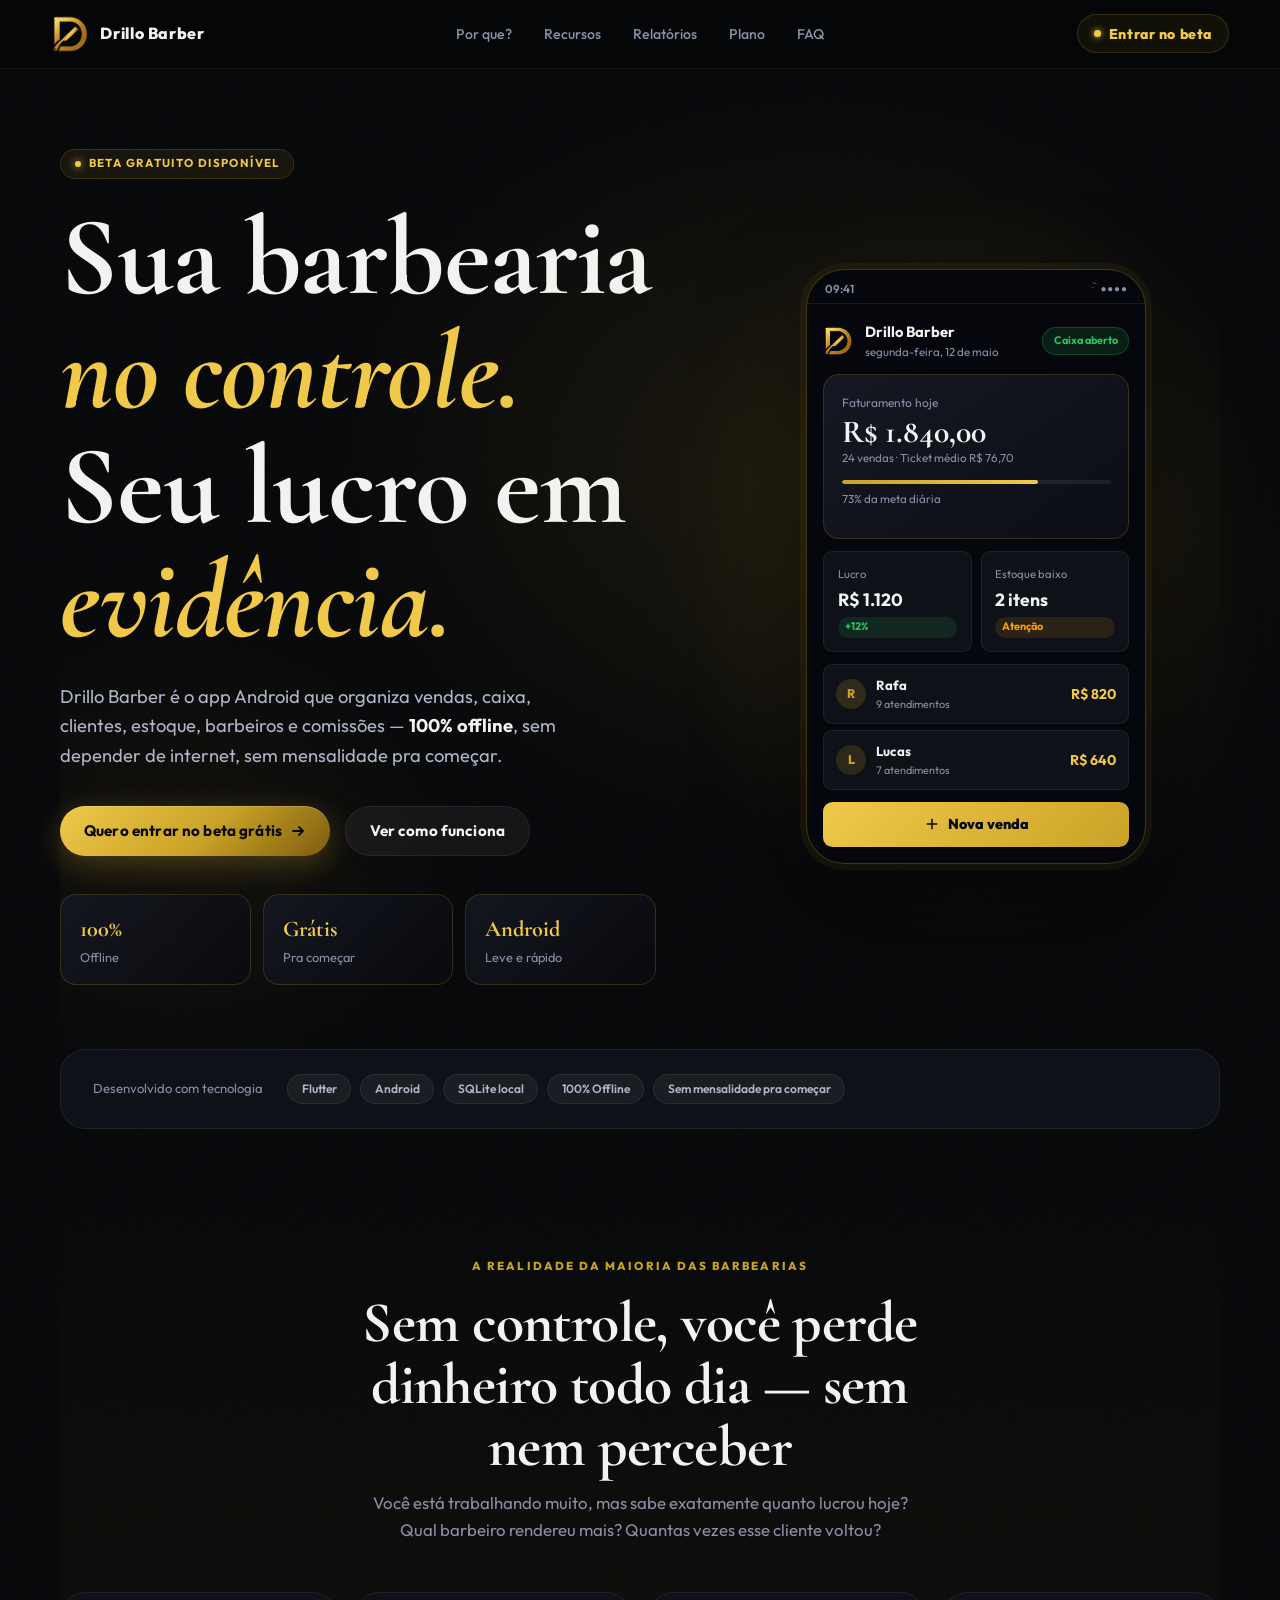
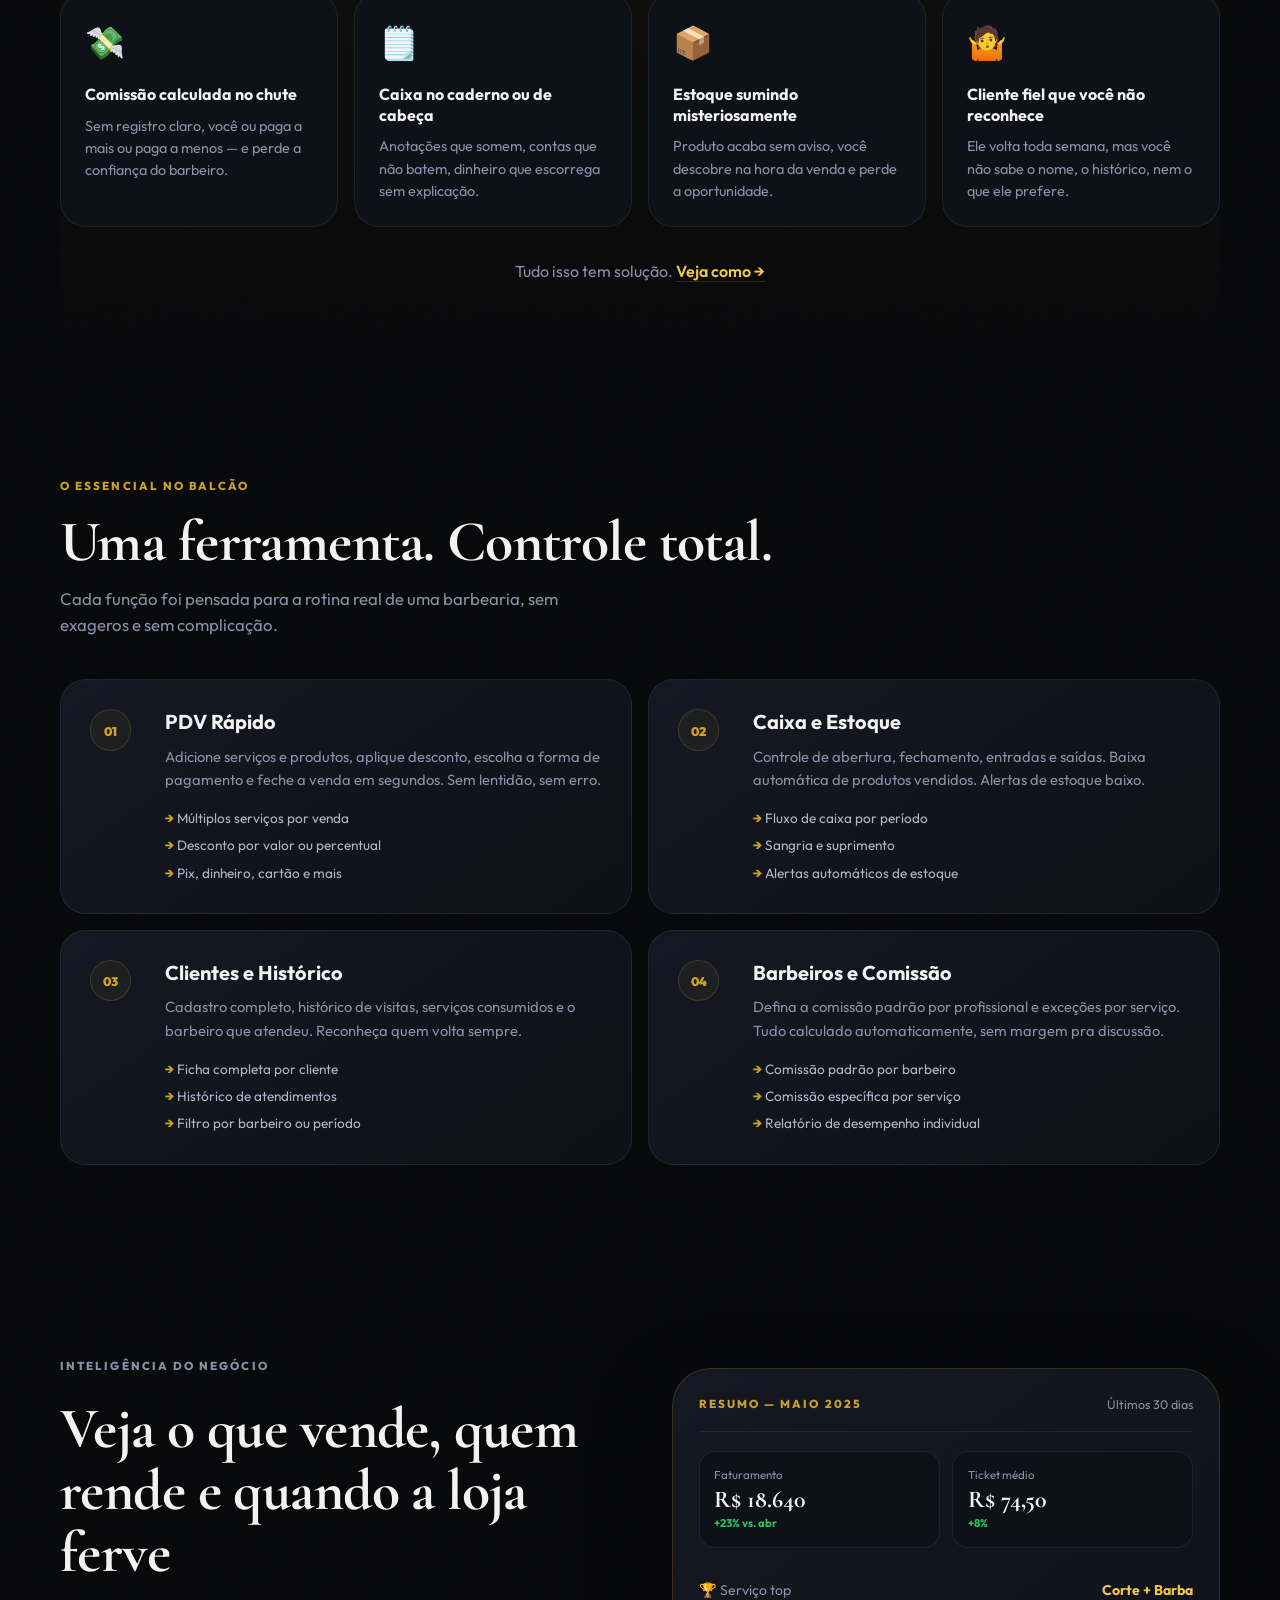
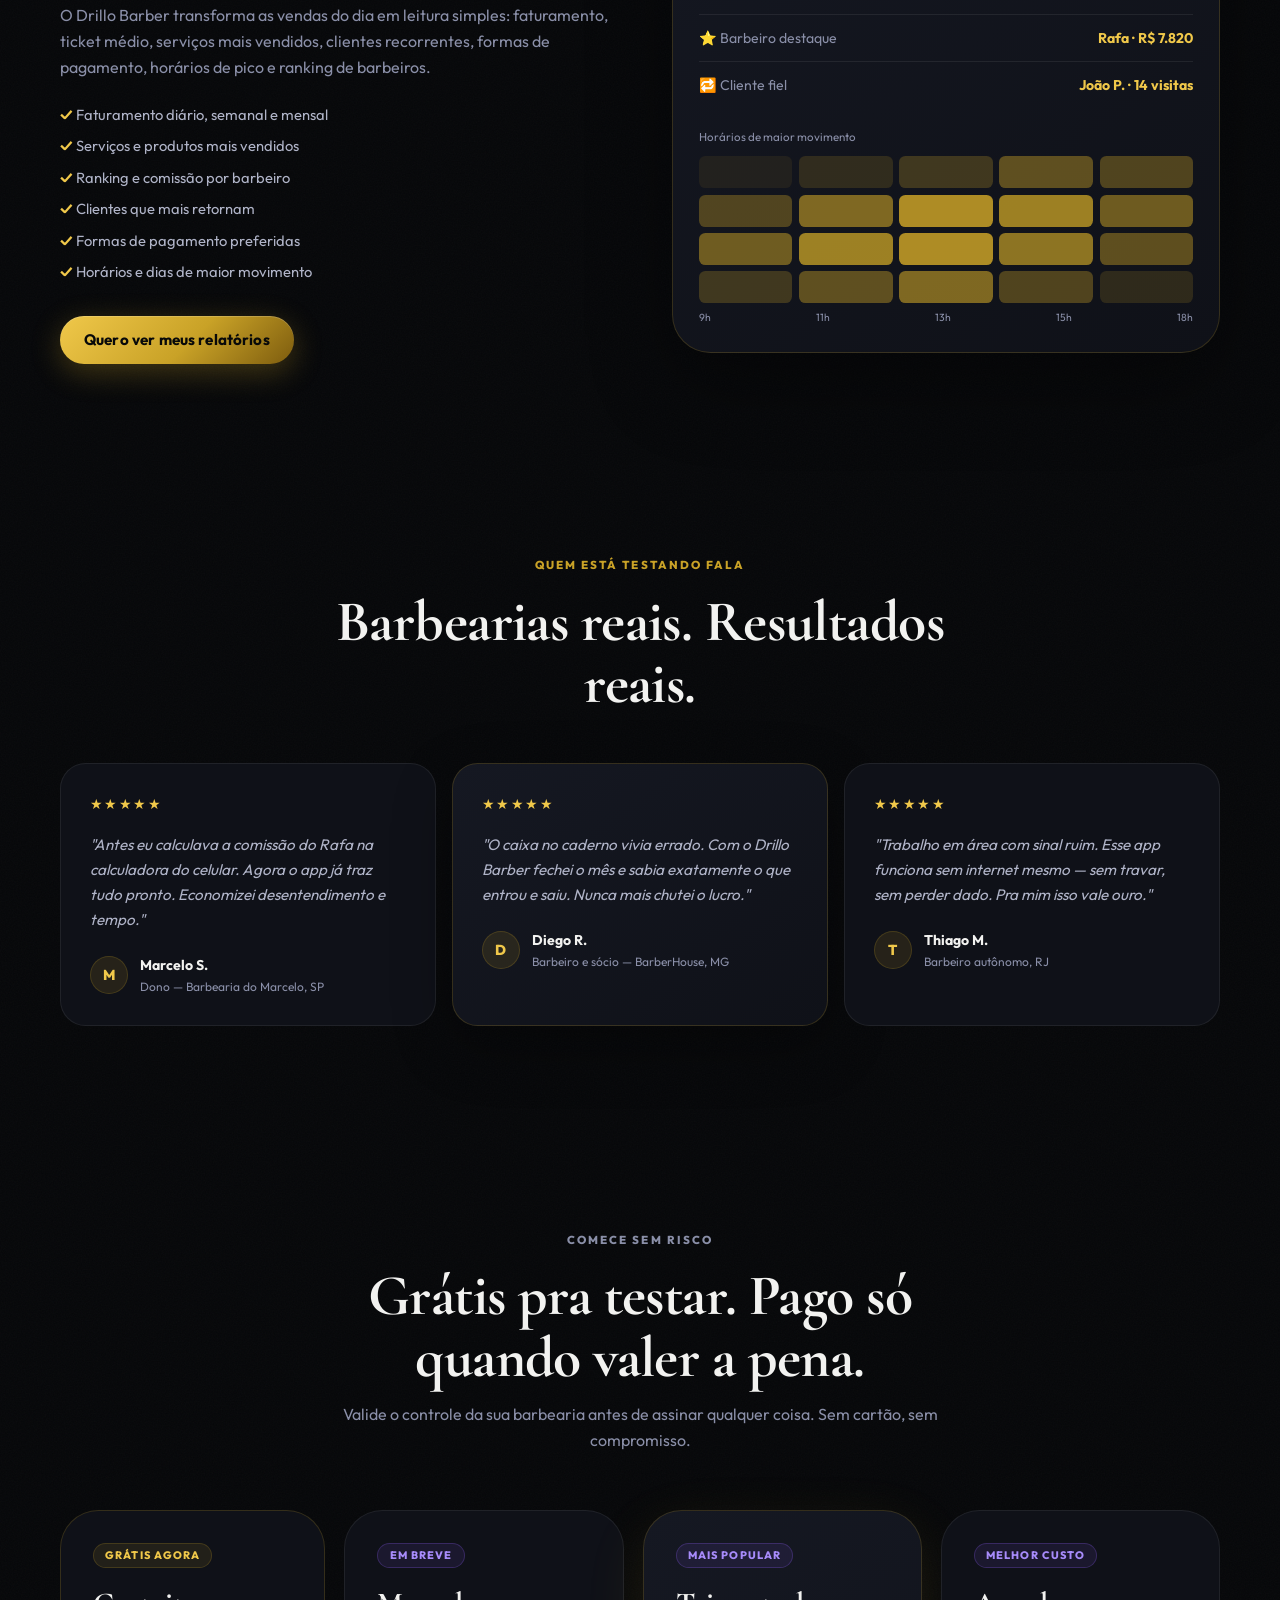
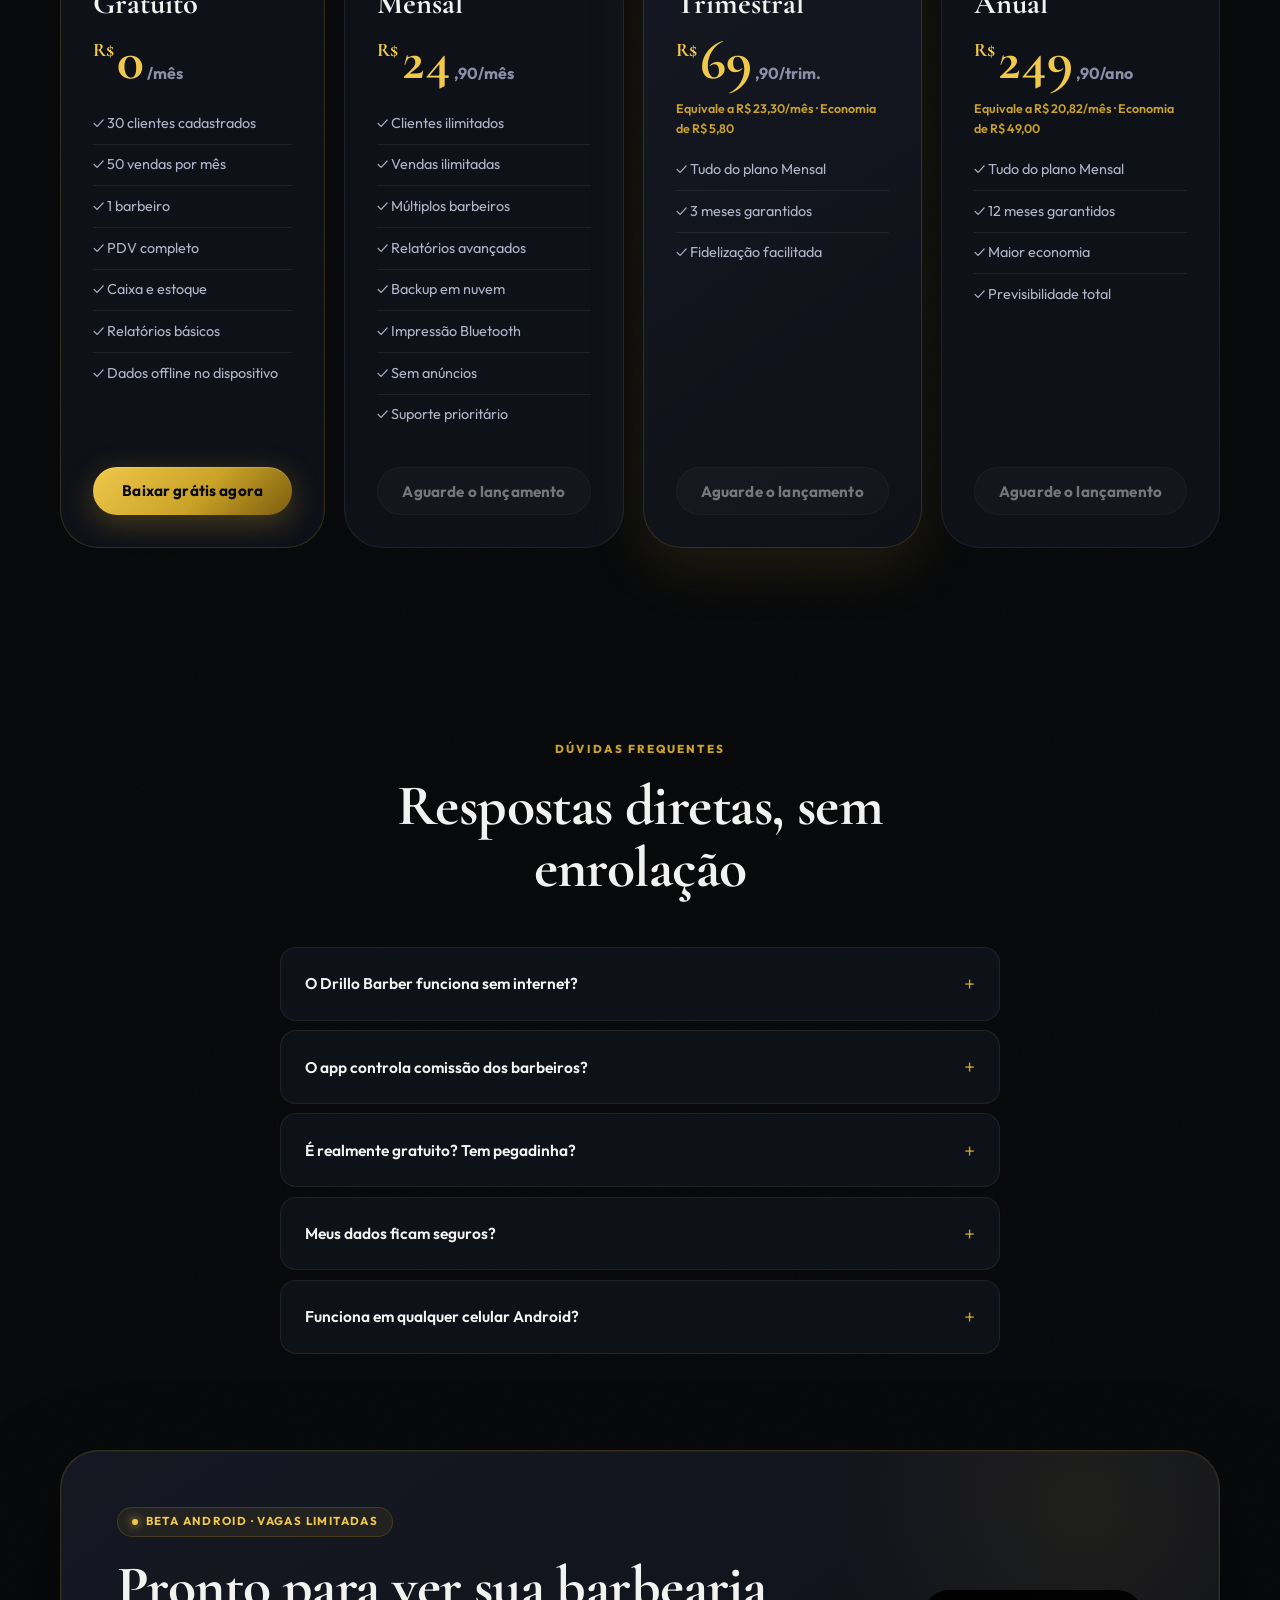
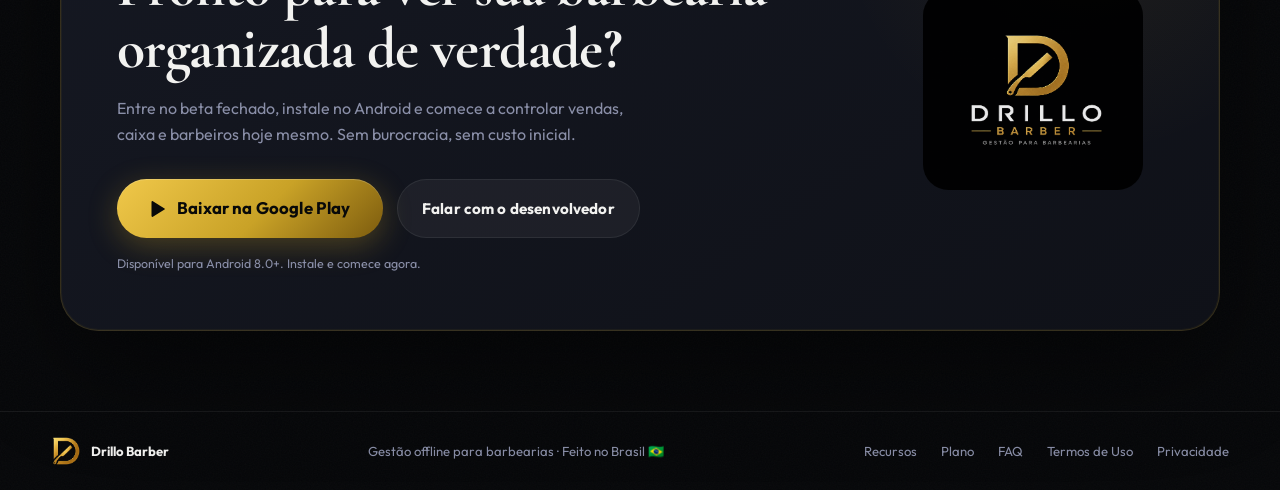
==== commit ef029695: "Added .gitignore" ====
--- a/drillobarber/index.html
+++ b/drillobarber/index.html
@@ -1,4 +1,4 @@
-﻿<!doctype html>
+<!doctype html>
 <html lang="pt-BR">
   <head>
     <meta charset="utf-8" />
--- a/drillobarber/styles.css
+++ b/drillobarber/styles.css
@@ -1,4 +1,4 @@
-﻿/* ============================================================
+/* ============================================================
    DRILLO BARBER — Landing Page Campeã de Vendas
    Design: dark luxury, editorial serif + clean sans, gold accent
    ============================================================ */
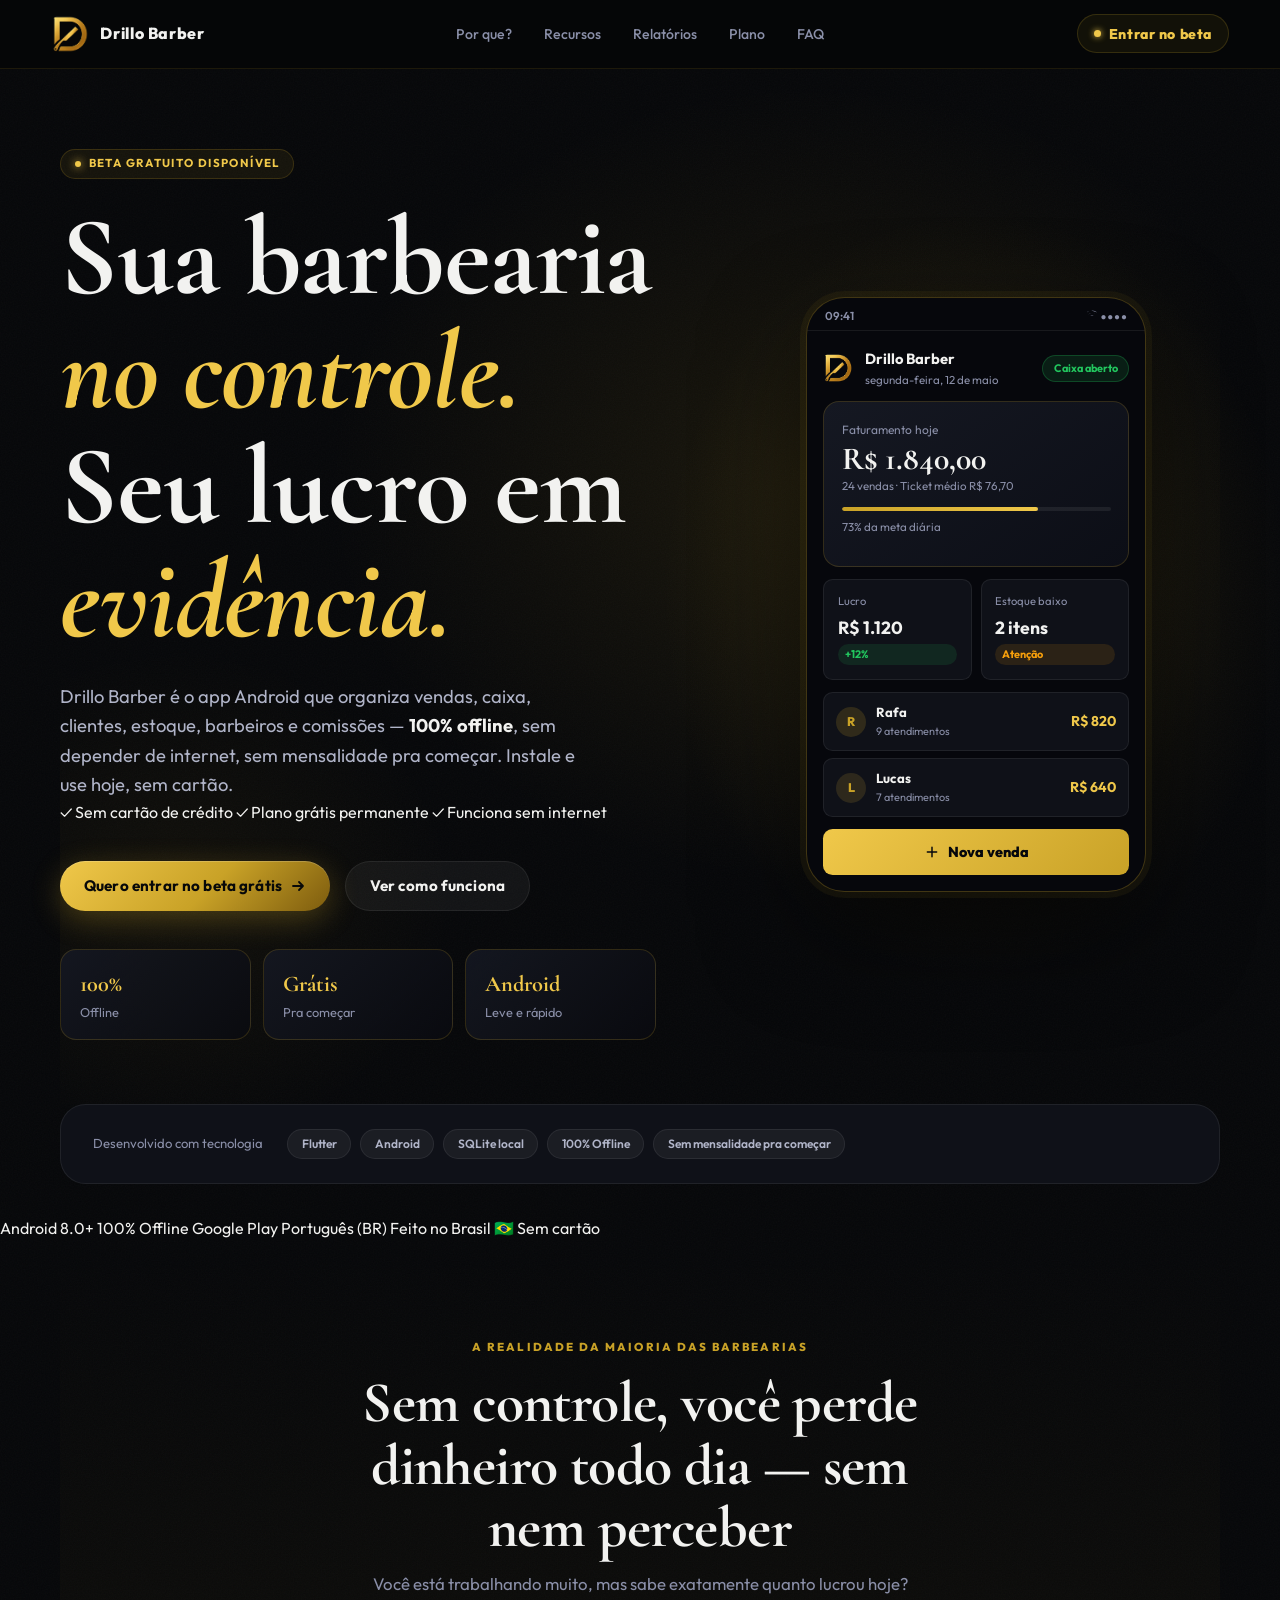
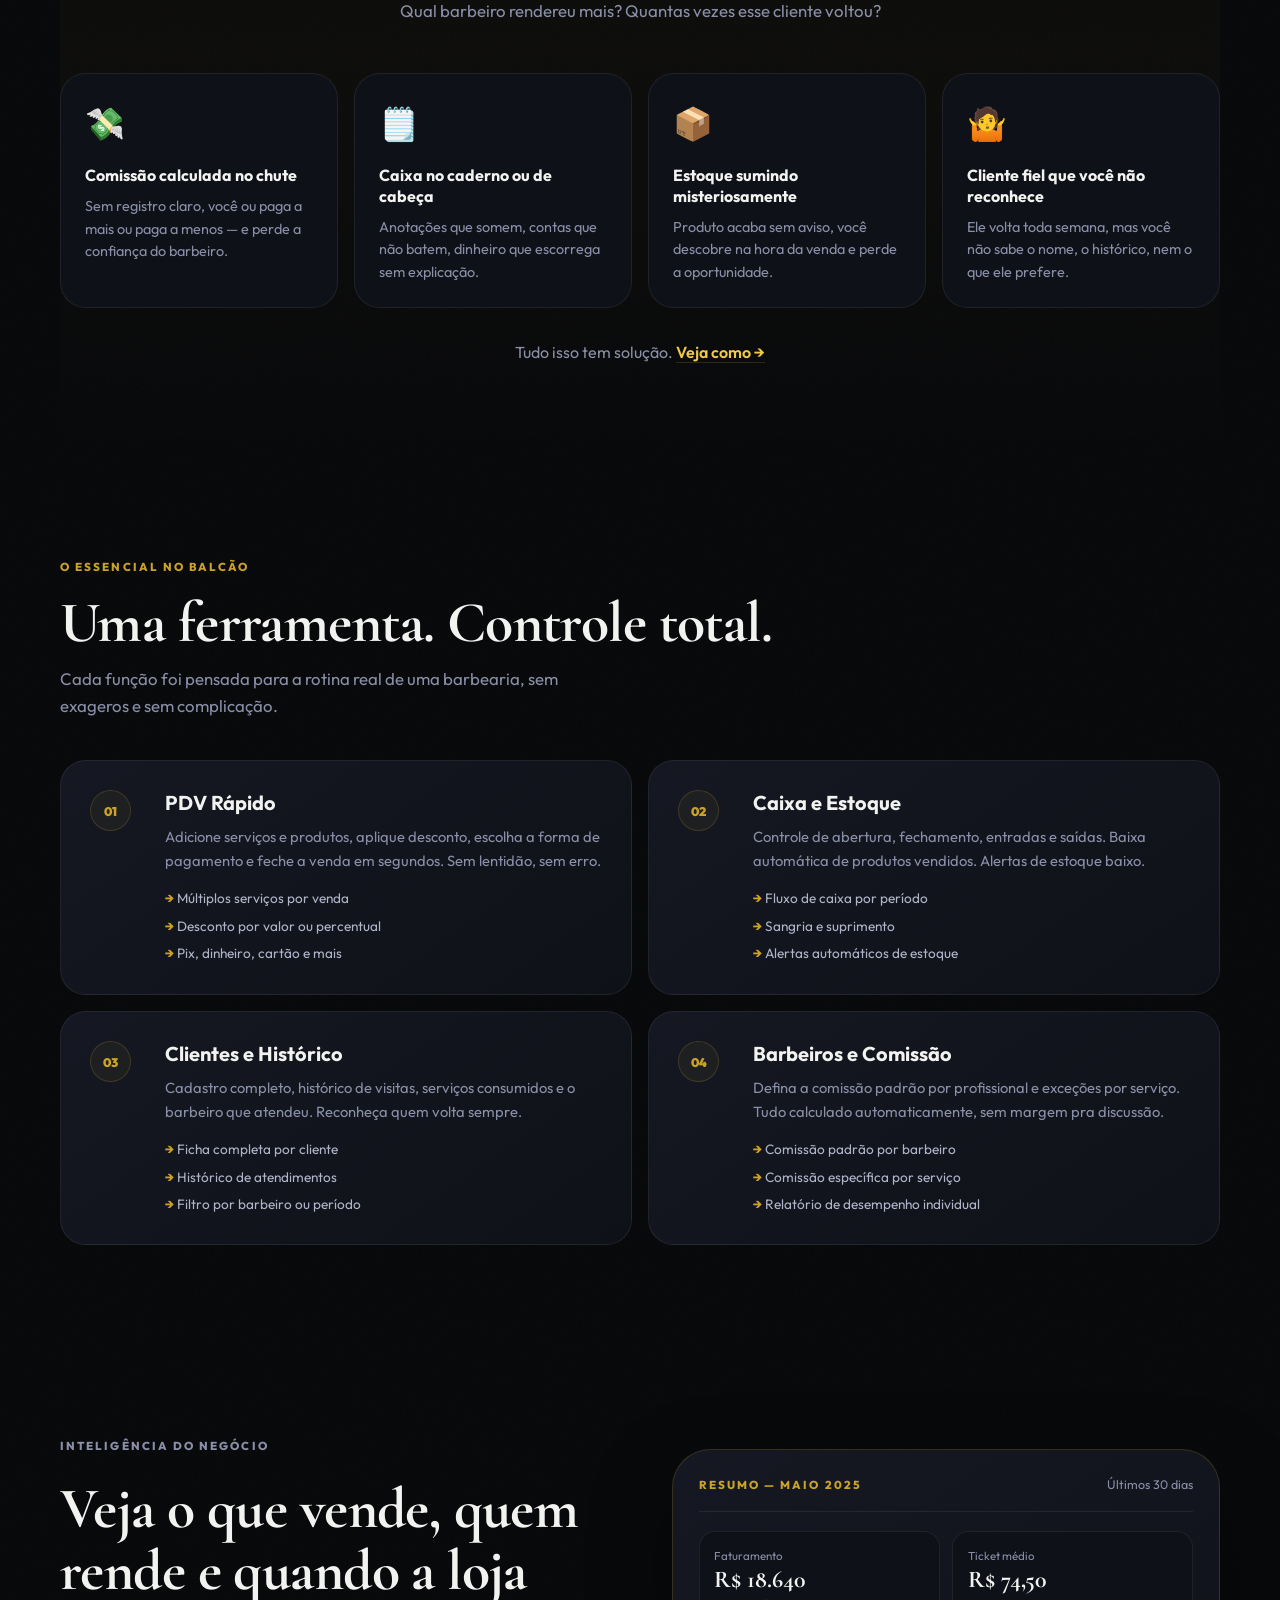
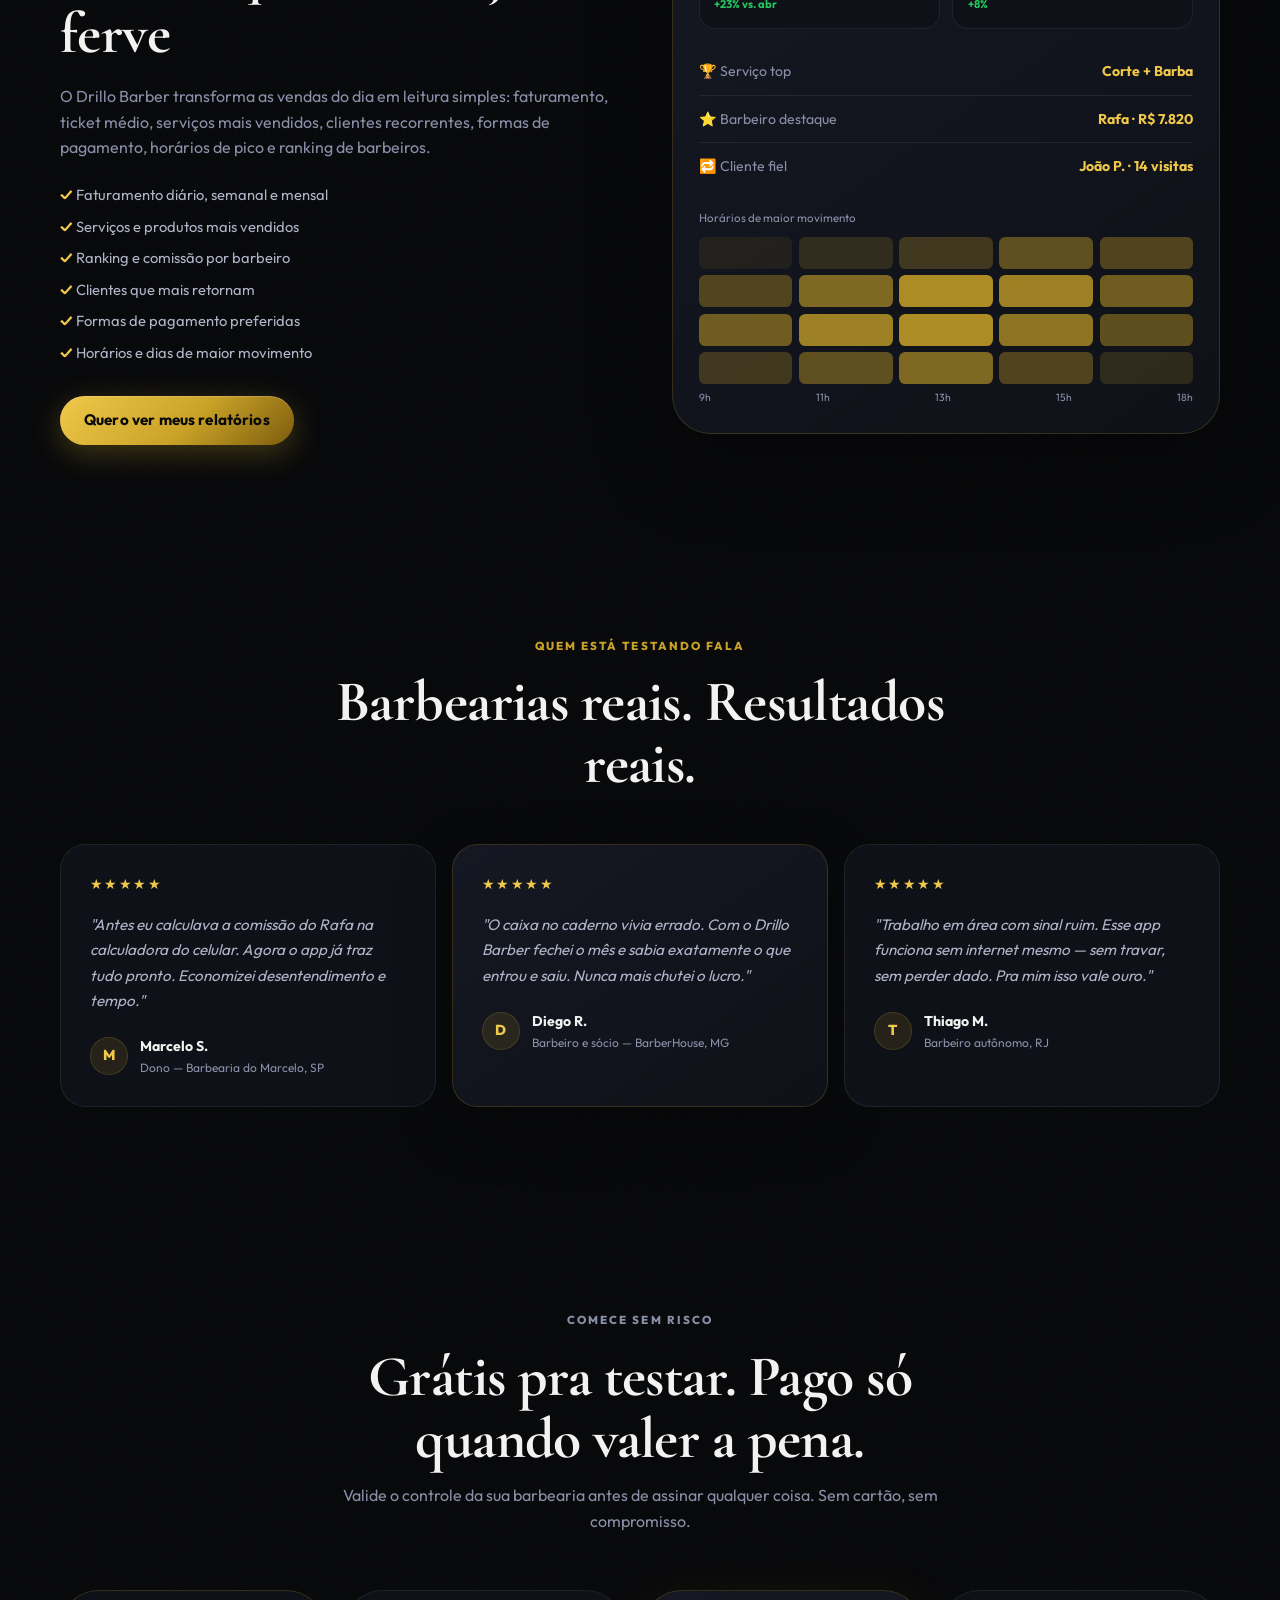
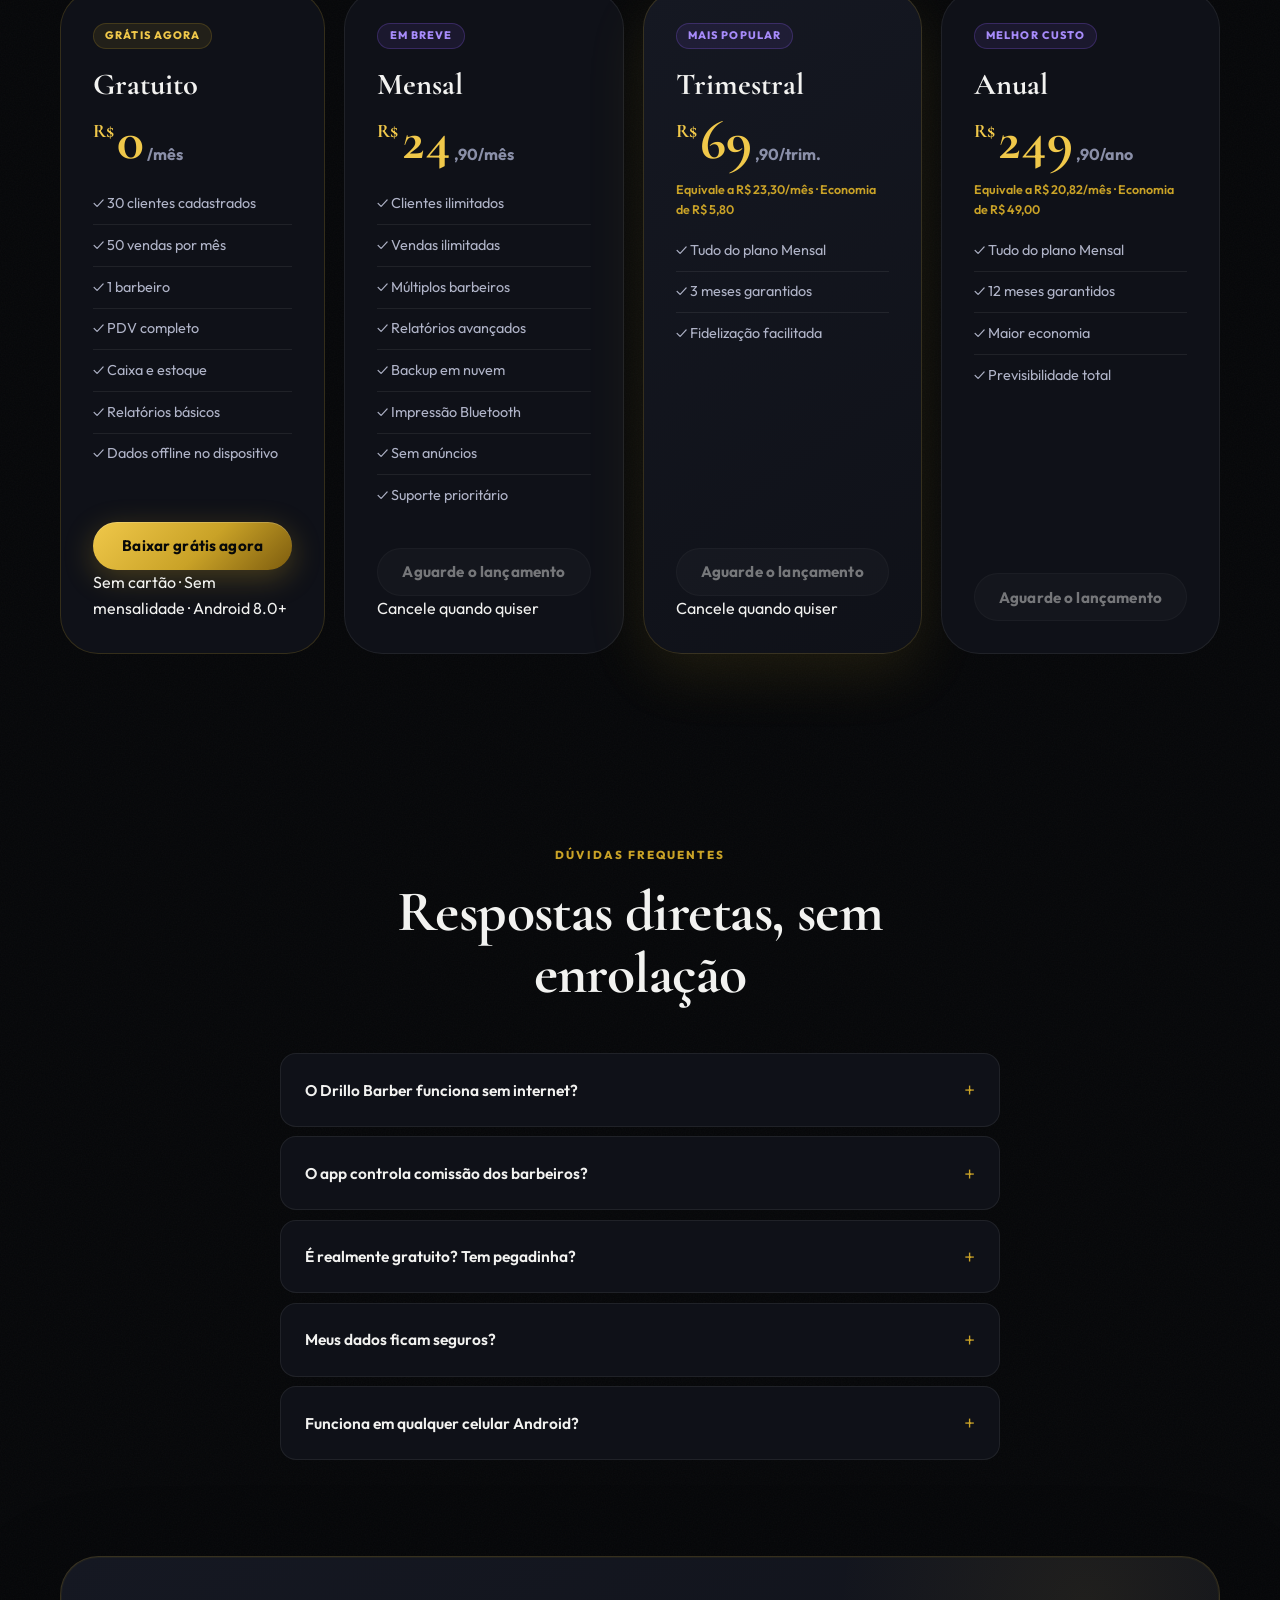
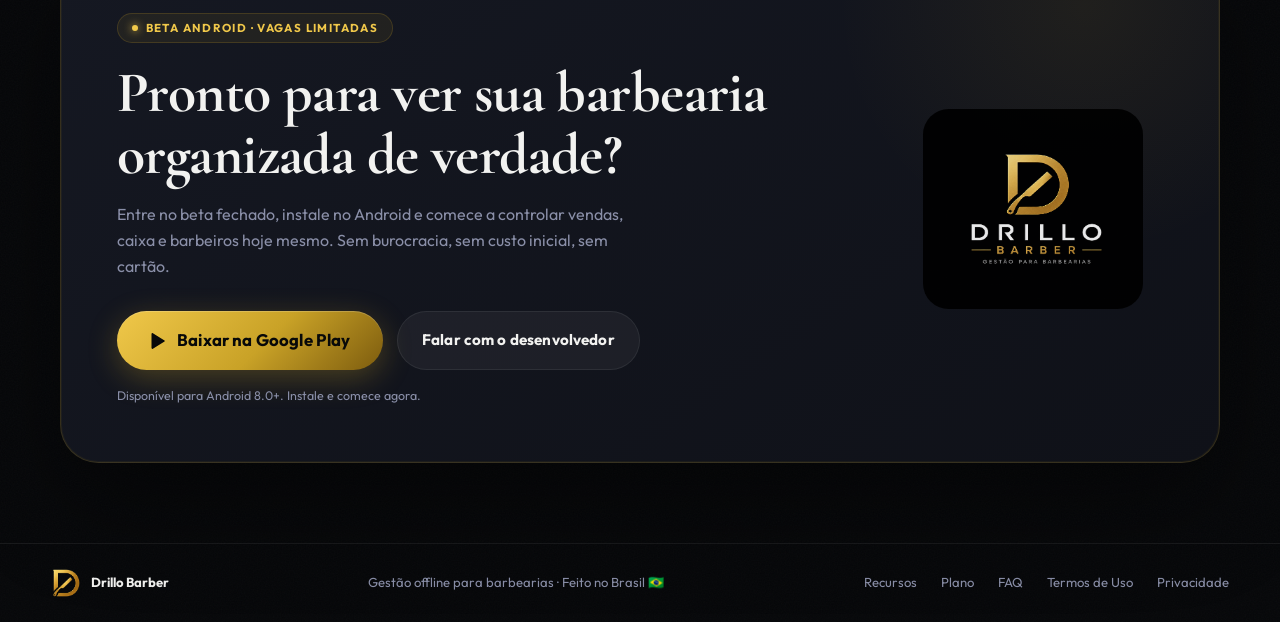
==== commit 8407893a: "Update sitemaps and page content" ====
--- a/drillobarber/index.html
+++ b/drillobarber/index.html
@@ -5,10 +5,10 @@
     <meta name="viewport" content="width=device-width, initial-scale=1" />
     <meta name="robots" content="index, follow, max-image-preview:large" />
 
-    <title>Drillo Barber | Sistema de Gestão Offline para Barbearias</title>
+    <title>Drillo Barber | Sistema Offline para Barbearias - Grátis</title>
     <meta
       name="description"
-      content="Drillo Barber é o app Android que organiza vendas, caixa, clientes, estoque, barbeiros, comissões e relatórios — 100% offline, sem mensalidade pra começar."
+      content="Drillo Barber é o app Android que organiza vendas, caixa, clientes, estoque, barbeiros, comissões e relatórios — 100% offline, sem mensalidade pra começar. Sem cartão de crédito."
     />
     <meta
       name="keywords"
@@ -143,8 +143,13 @@
           <p class="hero-text">
             Drillo Barber é o app Android que organiza vendas, caixa, clientes,
             estoque, barbeiros e comissões — <strong>100% offline</strong>, sem depender
-            de internet, sem mensalidade pra começar.
+            de internet, sem mensalidade pra começar. Instale e use hoje, sem cartão.
           </p>
+          <div class="hero-risk" aria-label="Garantias">
+            <span>✓ Sem cartão de crédito</span>
+            <span>✓ Plano grátis permanente</span>
+            <span>✓ Funciona sem internet</span>
+          </div>
           <div class="hero-actions">
             <a class="button primary" href="#beta">
               Quero entrar no beta grátis
@@ -247,6 +252,16 @@
         </div>
       </div>
 
+      <!-- ═══ TRUST BADGES ═══ -->
+      <div class="trust-badges-bar reveal" aria-label="Plataformas e garantias">
+        <span class="trust-badge-item">Android 8.0+</span>
+        <span class="trust-badge-item">100% Offline</span>
+        <span class="trust-badge-item">Google Play</span>
+        <span class="trust-badge-item">Português (BR)</span>
+        <span class="trust-badge-item">Feito no Brasil 🇧🇷</span>
+        <span class="trust-badge-item">Sem cartão</span>
+      </div>
+
       <!-- ═══ PROBLEMA ═══ -->
       <section class="section pain-section reveal" id="problema" aria-labelledby="pain-title">
         <div class="section-heading centered">
@@ -471,6 +486,7 @@
               <li>✓ Dados offline no dispositivo</li>
             </ul>
             <a class="button primary" href="#beta">Baixar grátis agora</a>
+            <p class="plan-mini-risk">Sem cartão · Sem mensalidade · Android 8.0+</p>
           </div>
 
           <!-- MENSAL -->
@@ -489,6 +505,7 @@
               <li>✓ Suporte prioritário</li>
             </ul>
             <button class="button secondary" type="button" disabled>Aguarde o lançamento</button>
+            <p class="plan-mini-risk">Cancele quando quiser</p>
           </div>
 
           <!-- TRIMESTRAL -->
@@ -503,6 +520,7 @@
               <li>✓ Fidelização facilitada</li>
             </ul>
             <button class="button secondary" type="button" disabled>Aguarde o lançamento</button>
+            <p class="plan-mini-risk">Cancele quando quiser</p>
           </div>
 
           <!-- ANUAL -->
@@ -563,7 +581,7 @@
             <h2 id="beta-title">Pronto para ver sua barbearia organizada de verdade?</h2>
             <p>
               Entre no beta fechado, instale no Android e comece a controlar vendas,
-              caixa e barbeiros hoje mesmo. Sem burocracia, sem custo inicial.
+              caixa e barbeiros hoje mesmo. Sem burocracia, sem custo inicial, sem cartão.
             </p>
             <div class="beta-actions">
               <a class="button primary large" href="https://play.google.com/store" target="_blank" rel="noopener">
